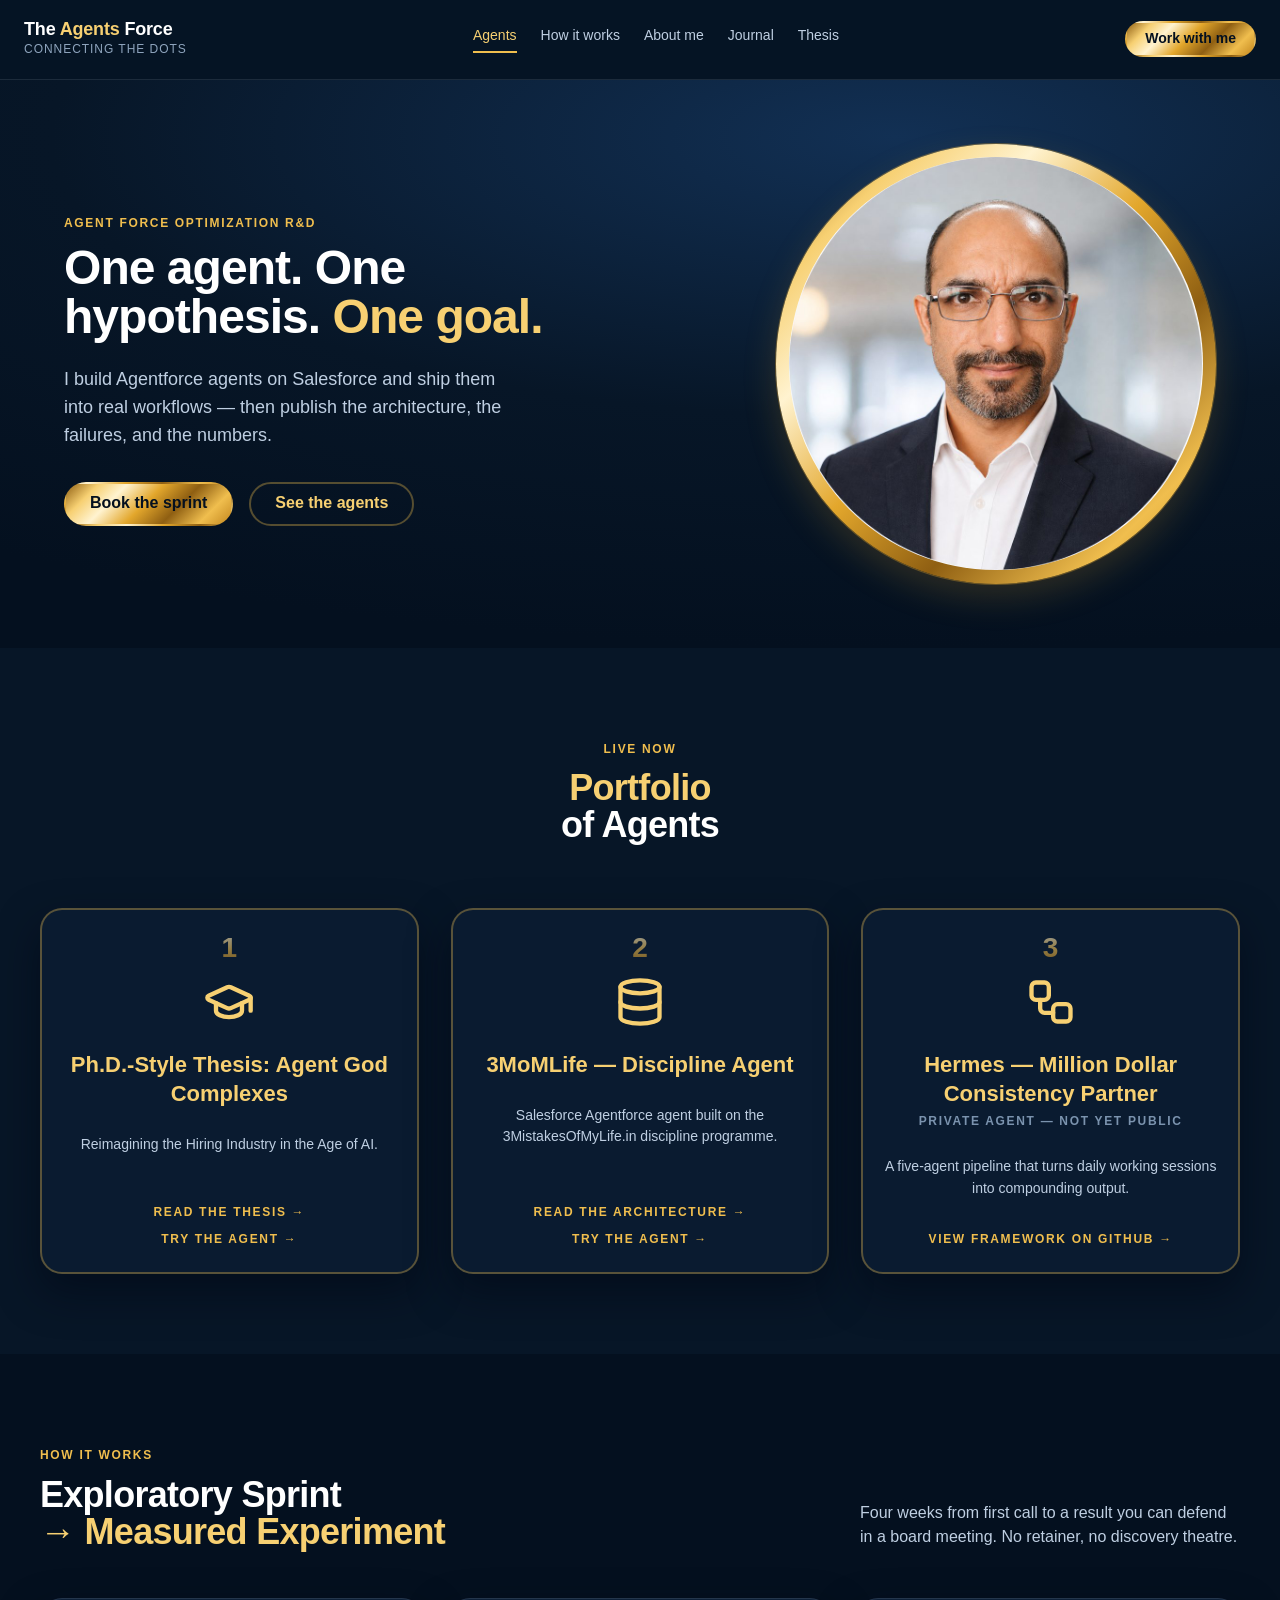
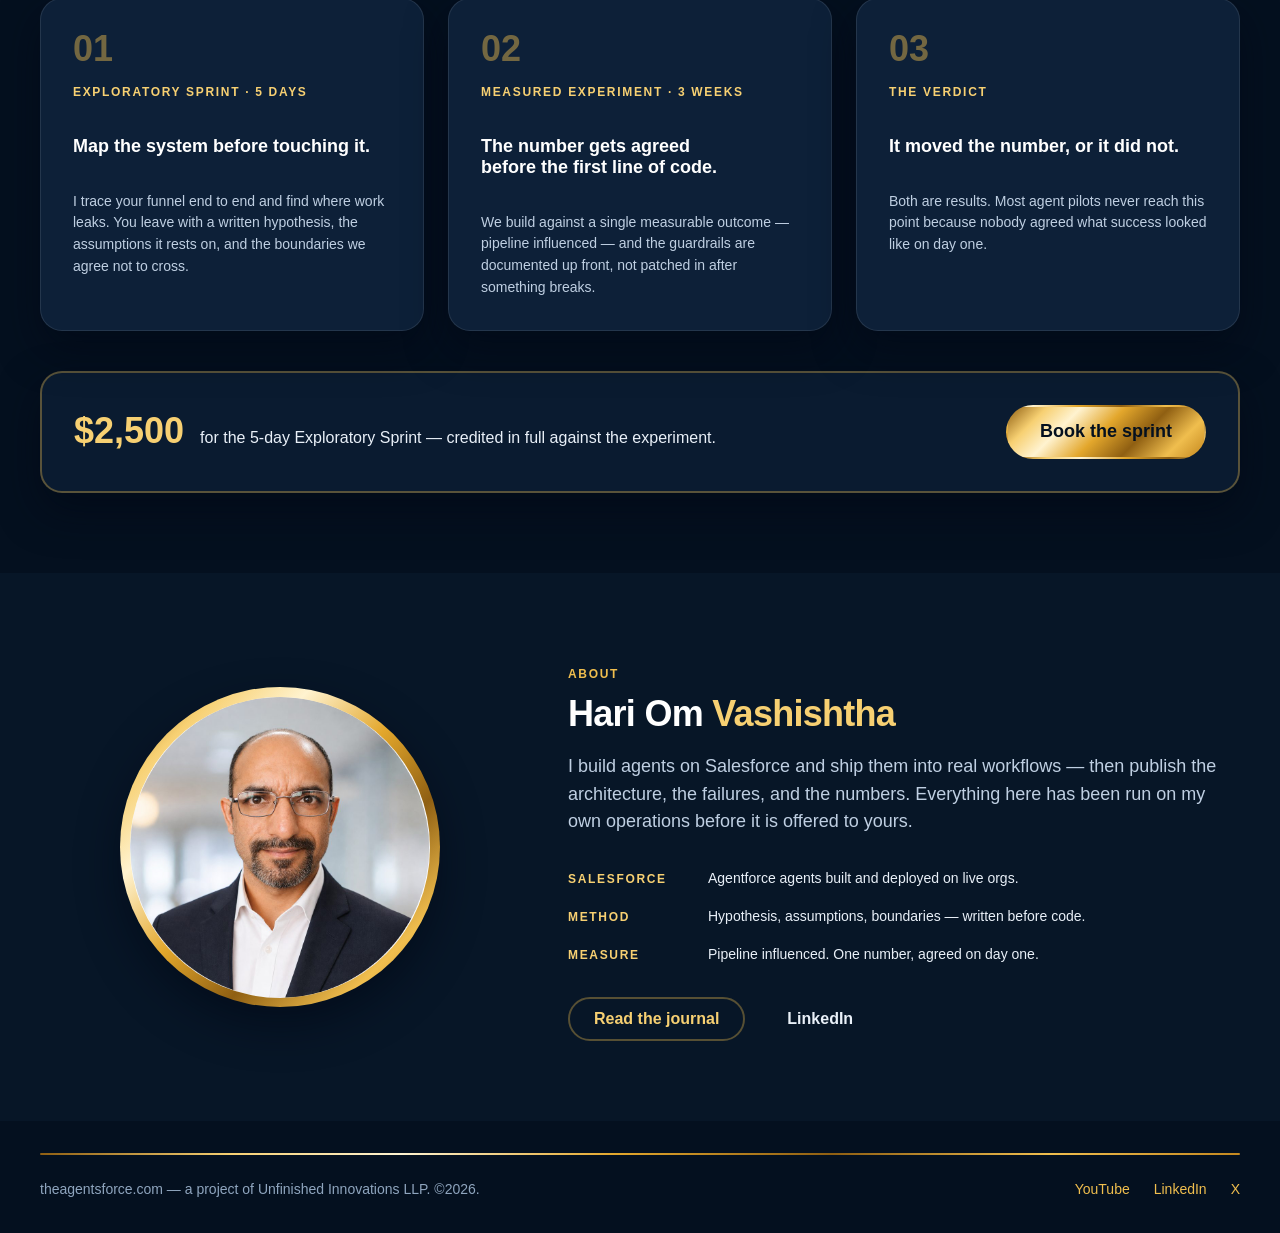
==== index.html @ 48d8b1aa "Version the stylesheet link so the CDN/browser can't serve a stale styles.css against new HTML" ====
<!doctype html>
<html lang="en">
<head>
<meta charset="utf-8">
<meta name="viewport" content="width=device-width, initial-scale=1">
<title>The Agents Force — Salesforce Agentforce agents, built against one measurable outcome</title>
<meta name="description" content="I build Agentforce agents on Salesforce and ship them into real workflows, then publish the architecture, the failures, and the numbers. Five-day Exploratory Sprint, then one measured experiment.">
<link rel="canonical" href="https://theagentsforce.com/">
<meta name="author" content="Hari Om Vashishtha">
<meta name="theme-color" content="#04101f">

<meta property="og:type" content="website">
<meta property="og:site_name" content="The Agents Force">
<meta property="og:title" content="The Agents Force — Salesforce Agentforce agents, built against one measurable outcome">
<meta property="og:description" content="I build Agentforce agents on Salesforce and ship them into real workflows, then publish the architecture, the failures, and the numbers. Five-day Exploratory Sprint, then one measured experiment.">
<meta property="og:url" content="https://theagentsforce.com/">
<meta property="og:image" content="https://theagentsforce.com/assets/og-cover.jpg">
<meta property="og:image:width" content="1200">
<meta property="og:image:height" content="630">
<meta property="og:image:alt" content="The Agents Force — one agent, one hypothesis, one goal.">
<meta name="twitter:card" content="summary_large_image">
<meta name="twitter:title" content="The Agents Force — Salesforce Agentforce agents, built against one measurable outcome">
<meta name="twitter:description" content="I build Agentforce agents on Salesforce and ship them into real workflows, then publish the architecture, the failures, and the numbers. Five-day Exploratory Sprint, then one measured experiment.">
<meta name="twitter:image" content="https://theagentsforce.com/assets/og-cover.jpg">
<meta name="twitter:creator" content="@hov8a">

<link rel="icon" href="assets/favicon.svg" type="image/svg+xml">
<link rel="apple-touch-icon" href="assets/apple-touch-icon.png">
<link rel="preload" href="fonts/poppins-700.woff2" as="font" type="font/woff2" crossorigin>
<link rel="stylesheet" href="styles.css?v=2">
<script type="application/ld+json">
{
  "@context": "https://schema.org",
  "@type": "ProfessionalService",
  "name": "The Agents Force",
  "url": "https://theagentsforce.com/",
  "description": "Salesforce Agentforce agents built against one measurable outcome.",
  "founder": { "@type": "Person", "name": "Hari Om Vashishtha", "sameAs": [
    "https://www.linkedin.com/in/hov8a/", "https://x.com/hov8a" ] },
  "parentOrganization": { "@type": "Organization", "name": "Unfinished Innovations LLP" },
  "areaServed": "Worldwide",
  "knowsAbout": ["Salesforce Agentforce", "AI agent architecture", "CRM data architecture"]
}
</script>
<!-- Google tag (gtag.js) -->
<script async src="https://www.googletagmanager.com/gtag/js?id=G-ZM2HP8YTXB"></script>
<script>
  window.dataLayer = window.dataLayer || [];
  function gtag(){dataLayer.push(arguments);}
  gtag('js', new Date());
  gtag('config', 'G-ZM2HP8YTXB');
</script>
</head>
<body>
<a class="skip-link" href="#main">Skip to content</a>
<header class="site-header">
  <a class="brand" href="index.html">
    <span class="brand-name">The <span class="g">Agents</span> Force</span>
    <span class="brand-tag">Connecting the dots</span>
  </a>
  <nav class="site-nav" aria-label="Primary"><a href="index.html#agents" class="is-active" aria-current="page">Agents</a><a href="index.html#how">How it works</a><a href="index.html#about">About me</a><a href="journal.html">Journal</a><a href="https://docs.google.com/document/d/157b6_cHT56PZEqKb5SWV6kdMRtgs3RzCIivMjhwPP6c/edit?usp=sharing" target="_blank" rel="noopener noreferrer">Thesis</a></nav>
  <a class="btn btn-primary btn-sm" href="https://calendar.app.google/SUfhrngH4TPw91fn6" target="_blank" rel="noopener noreferrer">Work with me</a>
</header>
<main id="main">

<section class="hero">
  <div class="hero-grid">
    <div class="hero-copy">
      <p class="eyebrow">Agent Force Optimization R&amp;D</p>
      <h1>One agent. One hypothesis. <span class="g">One goal.</span></h1>
      <p class="hero-sub">I build Agentforce agents on Salesforce and ship them into real workflows &mdash; then publish the architecture, the failures, and the numbers.</p>
      <div class="hero-actions">
        <a class="btn btn-primary" href="https://calendar.app.google/SUfhrngH4TPw91fn6" target="_blank" rel="noopener noreferrer">Book the sprint</a>
        <a class="btn btn-secondary" href="#agents">See the agents</a>
      </div>
    </div>
    <div class="hero-portrait"><div class="portrait-ring"><img src="assets/portrait-hari.jpg" alt="Hari Om Vashishtha" width="880" height="880" sizes="(max-width: 760px) 220px, 440px" decoding="async" loading="eager" fetchpriority="high"></div></div>
  </div>
</section>

<section id="agents" class="section section-page">
  <div class="wrap">
    <div class="section-heading center" style="margin-bottom: var(--space-16)">
      <p class="eyebrow">Live now</p>
      <h2><span class="g">Portfolio</span><br>of Agents</h2>
    </div>
    <div class="agent-grid"><div class="agent-card"><div class="agent-step" aria-hidden="true">1</div><div class="agent-icon"><svg xmlns="http://www.w3.org/2000/svg" viewBox="0 0 24 24" fill="none" stroke="currentColor" stroke-width="2" stroke-linecap="round" stroke-linejoin="round" aria-hidden="true" focusable="false"><path d="M21.42 10.922a1 1 0 0 0-.019-1.838L12.83 5.18a2 2 0 0 0-1.66 0L2.6 9.08a1 1 0 0 0 0 1.832l8.57 3.908a2 2 0 0 0 1.66 0z"/><path d="M22 10v6"/><path d="M6 12.5V16a6 3 0 0 0 12 0v-3.5"/></svg></div><h3 class="agent-title">Ph.D.-Style Thesis: Agent God Complexes</h3><p class="agent-desc">Reimagining the Hiring Industry in the Age of AI.</p><div class="agent-actions"><a class="agent-action" href="https://docs.google.com/document/d/157b6_cHT56PZEqKb5SWV6kdMRtgs3RzCIivMjhwPP6c/edit?usp=sharing" target="_blank" rel="noopener noreferrer">Read the thesis &rarr;</a><a class="agent-action" href="https://orgfarm-3a666335d9-dev-ed.develop.my.site.com/NothingElseMatterzDotCom/" target="_blank" rel="noopener noreferrer">Try the agent &rarr;</a></div></div><div class="agent-card"><div class="agent-step" aria-hidden="true">2</div><div class="agent-icon"><svg xmlns="http://www.w3.org/2000/svg" viewBox="0 0 24 24" fill="none" stroke="currentColor" stroke-width="2" stroke-linecap="round" stroke-linejoin="round" aria-hidden="true" focusable="false"><ellipse cx="12" cy="5" rx="9" ry="3"/><path d="M3 5V19A9 3 0 0 0 21 19V5"/><path d="M3 12A9 3 0 0 0 21 12"/></svg></div><h3 class="agent-title">3MoMLife &mdash; Discipline Agent</h3><p class="agent-desc">Salesforce Agentforce agent built on the 3MistakesOfMyLife.in discipline programme.</p><div class="agent-actions"><a class="agent-action" href="journal-agent-001.html">Read the architecture &rarr;</a><a class="agent-action" href="https://3mistakesofmylife.in/" target="_blank" rel="noopener noreferrer">Try the agent &rarr;</a></div></div><div class="agent-card"><div class="agent-step" aria-hidden="true">3</div><div class="agent-icon"><svg xmlns="http://www.w3.org/2000/svg" viewBox="0 0 24 24" fill="none" stroke="currentColor" stroke-width="2" stroke-linecap="round" stroke-linejoin="round" aria-hidden="true" focusable="false"><rect width="8" height="8" x="3" y="3" rx="2"/><path d="M7 11v4a2 2 0 0 0 2 2h4"/><rect width="8" height="8" x="13" y="13" rx="2"/></svg></div><h3 class="agent-title">Hermes &mdash; Million Dollar Consistency Partner</h3><p class="agent-badge">Private agent &mdash; not yet public</p><p class="agent-desc">A five-agent pipeline that turns daily working sessions into compounding output.</p><div class="agent-actions"><a class="agent-action" href="https://github.com/hov8aa/Million-Dollar-Consistency-Partner-MDCP" target="_blank" rel="noopener noreferrer">View framework on GitHub &rarr;</a></div></div></div>
  </div>
</section>

<section id="how" class="section section-canvas">
  <div class="wrap">
    <div class="process-head">
      <div style="max-width:620px">
        <p class="eyebrow">How it works</p>
        <h2>Exploratory Sprint<br><span class="g">&rarr; Measured Experiment</span></h2>
      </div>
      <p class="process-lede">Four weeks from first call to a result you can defend in a board meeting. No retainer, no discovery theatre.</p>
    </div>
    <div class="process-grid"><div class="card card-plain card-pad-8 process-card"><div class="process-n" aria-hidden="true">01</div><div class="process-kicker">Exploratory Sprint &middot; 5 days</div><h3 class="process-title">Map the system before touching it.</h3><p class="process-body">I trace your funnel end to end and find where work leaks. You leave with a written hypothesis, the assumptions it rests on, and the boundaries we agree not to cross.</p></div><div class="card card-plain card-pad-8 process-card"><div class="process-n" aria-hidden="true">02</div><div class="process-kicker">Measured Experiment &middot; 3 weeks</div><h3 class="process-title">The number gets agreed before the first line of code.</h3><p class="process-body">We build against a single measurable outcome &mdash; pipeline influenced &mdash; and the guardrails are documented up front, not patched in after something breaks.</p></div><div class="card card-plain card-pad-8 process-card"><div class="process-n" aria-hidden="true">03</div><div class="process-kicker">The verdict</div><h3 class="process-title">It moved the number, or it did not.</h3><p class="process-body">Both are results. Most agent pilots never reach this point because nobody agreed what success looked like on day one.</p></div></div>
    <div style="margin-top: var(--space-10)">
      <div class="card card-gold card-pad-8">
        <div class="offer-row">
          <div class="offer-copy">
            <span class="offer-price">$2,500</span>
            <span>for the 5-day Exploratory Sprint &mdash; credited in full against the experiment.</span>
          </div>
          <a class="btn btn-primary btn-lg" href="https://calendar.app.google/SUfhrngH4TPw91fn6" target="_blank" rel="noopener noreferrer">Book the sprint</a>
        </div>
      </div>
    </div>
  </div>
</section>

<section id="about" class="section section-page">
  <div class="wrap about-grid">
    <div class="about-portrait"><div class="portrait-ring"><img src="assets/portrait-hari.jpg" alt="Hari Om Vashishtha" width="880" height="880" sizes="(max-width: 760px) 260px, 320px" decoding="async" loading="lazy"></div></div>
    <div>
      <p class="eyebrow">About</p>
      <h2>Hari Om <span class="g">Vashishtha</span></h2>
      <p class="about-lede">I build agents on Salesforce and ship them into real workflows &mdash; then publish the architecture, the failures, and the numbers. Everything here has been run on my own operations before it is offered to yours.</p>
      <dl class="about-facts"><div class="about-fact"><dt>Salesforce</dt><dd>Agentforce agents built and deployed on live orgs.</dd></div><div class="about-fact"><dt>Method</dt><dd>Hypothesis, assumptions, boundaries &mdash; written before code.</dd></div><div class="about-fact"><dt>Measure</dt><dd>Pipeline influenced. One number, agreed on day one.</dd></div></dl>
      <div class="about-actions">
        <a class="btn btn-secondary" href="journal.html">Read the journal</a>
        <a class="btn btn-ghost" href="https://www.linkedin.com/in/hov8a/" target="_blank" rel="noopener noreferrer">LinkedIn</a>
      </div>
    </div>
  </div>
</section>

</main>
<footer class="site-footer">
  <div class="wrap">
    <div class="divider-gold"></div>
    <div class="site-footer-row">
      <div class="site-footer-copy">theagentsforce.com &mdash; a project of Unfinished Innovations LLP. &copy;2026.</div>
      <div class="site-footer-links"><a href="https://youtube.com/playlist?list=PLhMmOSOqNYXgdHJ0fJVtwaiwgZ601X5uQ&amp;si=Ixzyp-0OKh1JJ1HI" target="_blank" rel="noopener noreferrer">YouTube</a><a href="https://www.linkedin.com/in/hov8a/" target="_blank" rel="noopener noreferrer">LinkedIn</a><a href="https://x.com/hov8a" target="_blank" rel="noopener noreferrer">X</a></div>
    </div>
  </div>
</footer>
</body>
</html>
---- styles.css ----
/* ==========================================================================
   The Agents Force — single stylesheet
   Tokens preserved from the original design system (tokens/*.css).
   Fonts are self-hosted: no third-party requests anywhere on this site.
   ========================================================================== */

/* ---------- Fonts (self-hosted, latin subset, ~7 KB each) ---------- */
@font-face { font-family: "Poppins"; font-style: normal; font-weight: 400; font-display: swap; src: url("./fonts/poppins-400.woff2") format("woff2"); }
@font-face { font-family: "Poppins"; font-style: normal; font-weight: 500; font-display: swap; src: url("./fonts/poppins-500.woff2") format("woff2"); }
@font-face { font-family: "Poppins"; font-style: normal; font-weight: 600; font-display: swap; src: url("./fonts/poppins-600.woff2") format("woff2"); }
@font-face { font-family: "Poppins"; font-style: normal; font-weight: 700; font-display: swap; src: url("./fonts/poppins-700.woff2") format("woff2"); }

:root {
  /* ---- Base: Midnight navy ---- */
  --navy-950: #04101f; --navy-900: #071627; --navy-850: #0a1b30; --navy-800: #0d2038;
  --navy-700: #123054; --navy-600: #1b4370; --navy-500: #27578c;

  /* ---- Base: Trophy gold ---- */
  --gold-100: #fff3d0; --gold-200: #fbe3a2; --gold-300: #f7d072; --gold-400: #f0be4e;
  --gold-500: #e3a72c; --gold-600: #c4881f; --gold-700: #8f5f12;

  /* ---- Base: Neutrals ---- */
  --white: #ffffff; --ink-100: #e9f0f8; --ink-200: #bfcfe2; --ink-300: #8fa5be;
  --ink-400: #7b93ae; --ink-500: #3d5372;

  /* ---- Base: Status ---- */
  --green-500: #3fbf87; --red-500: #e2564a; --blue-500: #4c9be8;

  /* ---- Semantic: surfaces ---- */
  --surface-canvas: var(--navy-950);
  --surface-page: var(--navy-900);
  --surface-card: var(--navy-850);
  --surface-raised: var(--navy-800);
  --surface-inset: rgba(4, 16, 31, 0.55);
  --surface-gold-tint: rgba(227, 167, 44, 0.12);
  --surface-scrim: rgba(4, 16, 31, 0.72);

  /* ---- Semantic: text ---- */
  --text-heading: var(--white);
  --text-accent: var(--gold-300);
  --text-body: var(--ink-100);
  --text-muted: var(--ink-200);
  --text-subtle: var(--ink-300);
  --text-disabled: var(--ink-400);   /* raised from #5f7590 to clear WCAG AA */
  --text-on-gold: var(--navy-950);

  /* ---- Semantic: borders ---- */
  --border-gold: var(--gold-500);
  --border-gold-soft: rgba(240, 190, 78, 0.34);
  --border-hairline: rgba(233, 240, 248, 0.1);
  --border-navy: var(--navy-700);

  /* ---- Semantic: interactive ---- */
  --accent: var(--gold-400); --accent-hover: var(--gold-300); --accent-press: var(--gold-600);
  --focus-ring: var(--gold-200);

  /* ---- Semantic: status ---- */
  --status-success: var(--green-500); --status-danger: var(--red-500);
  --status-info: var(--blue-500); --status-warning: var(--gold-400);

  /* ---- Signature gradients ---- */
  --gradient-gold: linear-gradient(135deg,#8f5f12 0%,#f7d072 16%,#fff3d0 30%,#e3a72c 48%,#8f5f12 66%,#f0be4e 84%,#c4881f 100%);
  --gradient-gold-text: linear-gradient(180deg,#fff3d0 0%,#f0be4e 55%,#c4881f 100%);
  --gradient-navy-depth: radial-gradient(120% 90% at 70% 10%,#123054 0%,#071627 55%,#04101f 100%);
  --gradient-card-sheen: linear-gradient(160deg,rgba(240,190,78,0.08) 0%,rgba(240,190,78,0) 45%);
  --gradient-photo-scrim: linear-gradient(90deg,rgba(4,16,31,0) 0%,rgba(4,16,31,0.85) 70%,#04101f 100%);

  /* ---- Typography ---- */
  --font-display: "Poppins", "Century Gothic", "Trebuchet MS", sans-serif;
  --font-body: "Poppins", "Helvetica Neue", Arial, sans-serif;
  --font-mono: "SFMono-Regular", "JetBrains Mono", Menlo, Consolas, monospace;

  --fs-display-1: 5.5rem; --fs-display-2: 4rem; --fs-h1: 3rem; --fs-h2: 2.25rem;
  --fs-h3: 1.75rem; --fs-h4: 1.375rem; --fs-body-lg: 1.125rem; --fs-body: 1rem;
  --fs-body-sm: 0.875rem; --fs-caption: 0.75rem; --fs-micro: 0.6875rem;

  --fw-regular: 400; --fw-medium: 500; --fw-semibold: 600; --fw-bold: 700;
  --lh-display: 1.02; --lh-heading: 1.16; --lh-snug: 1.32; --lh-body: 1.55; --lh-loose: 1.7;
  --ls-display: -0.02em; --ls-heading: -0.01em; --ls-body: 0; --ls-caps: 0.14em;

  /* ---- Spacing ---- */
  --space-0: 0; --space-05: 2px; --space-1: 4px; --space-2: 8px; --space-3: 12px;
  --space-4: 16px; --space-5: 20px; --space-6: 24px; --space-8: 32px; --space-10: 40px;
  --space-12: 48px; --space-16: 64px; --space-20: 80px; --space-24: 96px; --space-32: 128px;

  --radius-xs: 6px; --radius-sm: 10px; --radius-md: 14px; --radius-lg: 22px;
  --radius-xl: 32px; --radius-pill: 999px;

  --control-h-sm: 36px; --control-h-md: 44px; --control-h-lg: 54px;
  --container-max: 1200px; --gutter: var(--space-6);

  /* ---- Effects ---- */
  --border-w-hairline: 1px; --border-w-gold: 2px; --border-w-frame: 14px;
  --shadow-card: 0 18px 40px rgba(2,8,20,0.55);
  --shadow-raised: 0 24px 64px rgba(2,8,20,0.7);
  --shadow-gold-glow: 0 0 0 1px rgba(227,167,44,0.35), 0 14px 34px rgba(227,167,44,0.18);
  --shadow-gold-press: inset 0 2px 6px rgba(4,16,31,0.35);
  --shadow-text-deep: 0 2px 12px rgba(4,16,31,0.85);
  --blur-panel: 18px; --blur-scrim: 6px;
  --dur-fast: 140ms; --dur-md: 220ms; --dur-slow: 420ms;
  --ease-out: cubic-bezier(0.2,0.7,0.3,1); --ease-inout: cubic-bezier(0.6,0,0.3,1);
  --focus-ring-width: 2px; --focus-ring-offset: 2px;
}

/* ---------- Base ---------- */
*, *::before, *::after { box-sizing: border-box; }
html { -webkit-text-size-adjust: 100%; scroll-behavior: smooth; }
body {
  margin: 0; background: var(--surface-canvas); color: var(--text-body);
  font-family: var(--font-body); font-size: var(--fs-body); line-height: var(--lh-body);
  -webkit-font-smoothing: antialiased; -moz-osx-font-smoothing: grayscale;
  overflow-x: hidden;
}
img { max-width: 100%; height: auto; }
a { color: var(--gold-300); }
a:hover { color: var(--gold-200); }

/* Visible keyboard focus everywhere — the --focus-ring token was previously unused. */
:focus-visible {
  outline: var(--focus-ring-width) solid var(--focus-ring);
  outline-offset: var(--focus-ring-offset);
  border-radius: var(--radius-xs);
}
@media (prefers-reduced-motion: reduce) {
  html { scroll-behavior: auto; }
  *, *::before, *::after { animation-duration: 0.01ms !important; transition-duration: 0.01ms !important; }
}
.skip-link {
  position: absolute; left: -9999px; top: var(--space-2);
  background: var(--gold-300); color: var(--navy-950); padding: var(--space-3) var(--space-5);
  border-radius: var(--radius-pill); font-weight: var(--fw-semibold); z-index: 50;
  text-decoration: none;
}
.skip-link:focus { left: var(--space-4); }
.wrap { max-width: var(--container-max); margin: 0 auto; }
.eyebrow {
  font-size: var(--fs-caption); font-weight: var(--fw-semibold); letter-spacing: var(--ls-caps);
  text-transform: uppercase; color: var(--gold-400); margin-bottom: var(--space-3);
}

/* ---------- Button ---------- */
.btn {
  display: inline-flex; align-items: center; justify-content: center; gap: var(--space-2);
  font-family: var(--font-body); font-weight: var(--fw-semibold); letter-spacing: var(--ls-body);
  border-radius: var(--radius-pill); border: var(--border-w-gold) solid transparent;
  cursor: pointer; white-space: nowrap; text-decoration: none;
  height: var(--control-h-md); padding: 0 24px; font-size: var(--fs-body);
  transition: transform var(--dur-fast) var(--ease-out), box-shadow var(--dur-md) var(--ease-out),
              background var(--dur-md) var(--ease-out), color var(--dur-md) var(--ease-out),
              border-color var(--dur-md) var(--ease-out);
}
.btn:active { transform: scale(0.975); }
.btn-sm { height: var(--control-h-sm); padding: 0 18px; font-size: var(--fs-body-sm); }
.btn-lg { height: var(--control-h-lg); padding: 0 32px; font-size: var(--fs-body-lg); }
.btn-primary { background: var(--gradient-gold); color: var(--text-on-gold); }
.btn-primary:hover { box-shadow: var(--shadow-gold-glow); color: var(--text-on-gold); }
.btn-secondary { background: transparent; color: var(--gold-300); border-color: var(--border-gold-soft); }
.btn-secondary:hover { background: var(--surface-gold-tint); border-color: var(--gold-400); color: var(--gold-300); }
.btn-ghost { background: transparent; color: var(--text-body); }
.btn-ghost:hover { background: rgba(233,240,248,0.06); color: var(--text-body); }

/* ---------- Divider ---------- */
.divider { height: 1px; background: var(--border-hairline); border-radius: 999px; }
.divider-gold { height: 2px; background: var(--gradient-gold); border-radius: 999px; }

/* ---------- Card ---------- */
.card { border-radius: var(--radius-lg); padding: var(--space-6); box-shadow: var(--shadow-card); }
.card-gold { background: var(--surface-card); border: var(--border-w-gold) solid var(--border-gold-soft); }
.card-plain { background: var(--surface-raised); border: var(--border-w-hairline) solid var(--border-hairline); }
.card-inset { background: var(--surface-inset); border: var(--border-w-hairline) solid var(--border-hairline); }
.card-pad-8 { padding: var(--space-8); }
.card-interactive {
  transition: transform var(--dur-md) var(--ease-out), box-shadow var(--dur-md) var(--ease-out),
              border-color var(--dur-md) var(--ease-out);
}
.card-interactive:hover { transform: translateY(-3px); box-shadow: var(--shadow-gold-glow); border-color: var(--gold-400); }

/* ---------- Header ---------- */
.site-header {
  position: sticky; top: 0; z-index: 20;
  display: flex; align-items: center; justify-content: space-between;
  gap: var(--space-5); flex-wrap: wrap; row-gap: var(--space-3);
  padding: var(--space-5) var(--space-6);
  background: rgba(7,22,39,0.82);
  -webkit-backdrop-filter: blur(var(--blur-panel)); backdrop-filter: blur(var(--blur-panel));
  border-bottom: 1px solid var(--border-hairline);
}
.brand { text-decoration: none; display: grid; gap: 2px; }
.brand-name {
  font-family: var(--font-display); font-weight: var(--fw-bold);
  font-size: var(--fs-body-lg); letter-spacing: var(--ls-heading); line-height: 1; color: var(--white);
}
.brand-name .g { color: var(--gold-300); }
.brand-tag {
  font-size: var(--fs-caption); letter-spacing: 0.08em; text-transform: uppercase;
  color: var(--text-subtle); font-weight: var(--fw-medium);
}
.site-nav { display: flex; flex-wrap: wrap; gap: var(--space-6); }
.site-nav a {
  text-decoration: none; font-size: var(--fs-body-sm); font-weight: var(--fw-medium);
  color: var(--text-muted); border-bottom: 2px solid transparent; padding-bottom: 4px;
  transition: color var(--dur-md) var(--ease-out), border-color var(--dur-md) var(--ease-out);
}
.site-nav a:hover { color: var(--gold-200); }
.site-nav a[aria-current="page"], .site-nav a.is-active { color: var(--gold-300); border-bottom-color: var(--gold-400); }

/* ---------- Hero ---------- */
.hero { position: relative; overflow: hidden; background: var(--gradient-navy-depth); }
.hero-grid {
  position: relative; display: grid; max-width: var(--container-max); margin: 0 auto;
  grid-template-columns: minmax(320px, 1.15fr) minmax(0, 0.85fr);
  align-items: center; gap: var(--space-10); padding: var(--space-16) var(--space-6);
}
.hero-copy { position: relative; z-index: 2; min-width: 0; }
.hero h1 {
  margin: 0; font-family: var(--font-display); font-size: var(--fs-h1); font-weight: var(--fw-bold);
  line-height: var(--lh-display); letter-spacing: var(--ls-display); text-wrap: balance;
  color: var(--white);
}
.hero h1 .g { color: var(--gold-300); }
.hero-sub {
  margin-top: var(--space-6); font-size: var(--fs-body-lg); line-height: var(--lh-body);
  color: var(--text-muted); text-wrap: pretty; max-width: 46ch;
}
.hero-actions { display: flex; flex-wrap: wrap; gap: var(--space-4); margin-top: var(--space-8); }
.hero-portrait { display: flex; justify-content: flex-end; min-width: 0; }
.portrait-ring {
  position: relative; width: 100%; max-width: 440px; aspect-ratio: 1;
  border-radius: 50%; background: var(--gradient-gold); box-shadow: var(--shadow-gold-glow);
}
.portrait-ring img {
  position: absolute; inset: 3%; width: 94%; height: 94%;
  object-fit: cover; border-radius: 50%;
}

/* ---------- Section heading ---------- */
.section-heading { font-family: var(--font-display); }
.section-heading h2 {
  margin: 0; font-size: var(--fs-h2); font-weight: var(--fw-bold);
  line-height: var(--lh-display); letter-spacing: var(--ls-display); color: var(--white);
}
.section-heading h2 .g { color: var(--gold-300); }
.section-heading.center { text-align: center; }

/* ---------- Agents ---------- */
.section { padding: var(--space-20) var(--space-6); }
.section-page { background: var(--surface-page); }
.section-canvas { background: var(--surface-canvas); }
[id] { scroll-margin-top: 88px; }
.agent-grid { display: grid; grid-template-columns: repeat(3, 1fr); gap: var(--space-8); align-items: stretch; }
.agent-card {
  display: flex; flex-direction: column; text-align: center; height: 100%;
  background: var(--surface-card); border-radius: var(--radius-lg);
  border: var(--border-w-gold) solid var(--border-gold-soft);
  padding: var(--space-6) var(--space-5); box-shadow: var(--shadow-card);
  transition: transform var(--dur-md) var(--ease-out), box-shadow var(--dur-md) var(--ease-out),
              border-color var(--dur-md) var(--ease-out);
}
.agent-card:hover { transform: translateY(-4px); border-color: var(--gold-400); box-shadow: var(--shadow-gold-glow); }
.agent-step {
  font-family: var(--font-display); font-weight: var(--fw-bold); font-size: var(--fs-h3); line-height: 1;
  background: var(--gradient-gold-text); -webkit-background-clip: text; background-clip: text;
  color: transparent; opacity: 0.6; margin-bottom: var(--space-2);
}
.agent-icon { height: 64px; display: flex; align-items: center; justify-content: center; color: var(--gold-300); }
.agent-icon svg { width: 52px; height: 52px; }
.agent-title {
  font-family: var(--font-display); font-weight: var(--fw-bold); font-size: var(--fs-h4);
  color: var(--gold-300); line-height: var(--lh-snug); margin: var(--space-4) 0 var(--space-3);
}
.agent-badge {
  font-size: var(--fs-caption); font-weight: var(--fw-semibold); letter-spacing: var(--ls-caps);
  text-transform: uppercase; color: var(--text-disabled); margin: calc(-1 * var(--space-2)) 0 var(--space-3);
}
.agent-desc { font-size: var(--fs-body-sm); color: var(--text-muted); line-height: var(--lh-body); }
.agent-actions {
  margin-top: auto; padding-top: var(--space-4);
  display: flex; flex-direction: column; gap: var(--space-2);
}
.agent-action {
  font-size: var(--fs-caption); font-weight: var(--fw-semibold); letter-spacing: var(--ls-caps);
  text-transform: uppercase; color: var(--gold-400); text-decoration: none;
  transition: color var(--dur-md) var(--ease-out);
}
.agent-action:hover { color: var(--gold-300); text-decoration: underline; }

/* ---------- Process ---------- */
.process-head {
  display: flex; align-items: flex-end; justify-content: space-between; flex-wrap: wrap;
  gap: var(--space-10); margin-bottom: var(--space-12);
}
.process-head h2 {
  margin: 0; font-family: var(--font-display); font-size: var(--fs-h2); font-weight: var(--fw-bold);
  line-height: var(--lh-display); letter-spacing: var(--ls-display); color: var(--white);
}
.process-head h2 .g { color: var(--gold-300); }
.process-lede { margin: 0; max-width: 380px; font-size: var(--fs-body); line-height: var(--lh-body); color: var(--text-muted); }
.process-grid { display: grid; grid-template-columns: repeat(3, 1fr); gap: var(--space-6); align-items: stretch; }
.process-card { display: flex; flex-direction: column; gap: var(--space-4); }
.process-n {
  font-family: var(--font-display); font-size: var(--fs-h2); font-weight: var(--fw-bold);
  line-height: 1; color: var(--gold-400); opacity: 0.45;
}
.process-kicker {
  font-size: var(--fs-caption); font-weight: var(--fw-semibold); letter-spacing: var(--ls-caps);
  text-transform: uppercase; color: var(--gold-300);
}
.process-title {
  font-family: var(--font-display); font-size: var(--fs-body-lg); font-weight: var(--fw-bold);
  line-height: var(--lh-heading); color: var(--white); text-wrap: balance;
}
.process-body { margin: 0; font-size: var(--fs-body-sm); line-height: var(--lh-body); color: var(--text-muted); }
.offer-row { display: flex; align-items: center; justify-content: space-between; gap: var(--space-10); flex-wrap: wrap; }
.offer-price {
  font-family: var(--font-display); font-size: var(--fs-h2); font-weight: var(--fw-bold);
  line-height: 1; color: var(--gold-300);
}
.offer-copy { display: flex; align-items: baseline; gap: var(--space-4); flex-wrap: wrap; }

/* ---------- About ---------- */
.about-grid {
  display: grid; grid-template-columns: minmax(0, 1fr) minmax(0, 1.4fr);
  gap: var(--space-12); align-items: center;
}
.about-portrait { display: flex; justify-content: center; min-width: 0; }
.about-portrait .portrait-ring { max-width: 320px; box-shadow: var(--shadow-card); }
.about-grid h2 {
  margin: 0; font-family: var(--font-display); font-size: var(--fs-h2); font-weight: var(--fw-bold);
  line-height: var(--lh-display); letter-spacing: var(--ls-display); color: var(--white);
}
.about-grid h2 .g { color: var(--gold-300); }
.about-lede { margin-top: var(--space-5); font-size: var(--fs-body-lg); line-height: var(--lh-body); color: var(--text-muted); text-wrap: pretty; }
.about-facts { display: grid; gap: var(--space-4); margin-top: var(--space-8); }
.about-fact { display: grid; grid-template-columns: 120px minmax(0, 1fr); gap: var(--space-5); align-items: baseline; }
.about-fact dt {
  font-size: var(--fs-caption); font-weight: var(--fw-semibold); letter-spacing: var(--ls-caps);
  text-transform: uppercase; color: var(--gold-300); margin: 0;
}
.about-fact dd { margin: 0; font-size: var(--fs-body-sm); line-height: var(--lh-body); color: var(--text-body); }
.about-actions { display: flex; flex-wrap: wrap; gap: var(--space-4); margin-top: var(--space-8); }

/* ---------- Journal ---------- */
.journal-intro { max-width: 680px; margin-bottom: var(--space-16); }
.journal-intro h1 {
  margin: 0; font-family: var(--font-display); font-size: var(--fs-h1); font-weight: var(--fw-bold);
  line-height: var(--lh-display); letter-spacing: var(--ls-display); color: var(--white);
}
.journal-intro h1 .g { color: var(--gold-300); }
.journal-intro p { margin-top: var(--space-5); font-size: var(--fs-body-lg); line-height: var(--lh-body); color: var(--text-muted); text-wrap: pretty; }
.journal-list { display: grid; gap: var(--space-6); }
.journal-card { display: block; text-decoration: none; color: inherit; }
.journal-card-grid { display: grid; grid-template-columns: minmax(0, 1fr) auto; gap: var(--space-10); align-items: center; }
.journal-meta {
  display: flex; flex-wrap: wrap; gap: var(--space-4); font-size: var(--fs-caption);
  letter-spacing: var(--ls-caps); text-transform: uppercase; color: var(--gold-400); font-weight: var(--fw-semibold);
}
.journal-meta .dim { color: var(--text-subtle); }
.journal-title {
  margin-top: var(--space-3); font-family: var(--font-display); font-size: var(--fs-h3);
  font-weight: var(--fw-bold); line-height: var(--lh-snug); color: var(--white); text-wrap: balance;
}
.journal-excerpt { margin: var(--space-3) 0 0; font-size: var(--fs-body-sm); line-height: var(--lh-body); color: var(--text-muted); }
.journal-arrow { font-size: var(--fs-h3); color: var(--gold-300); line-height: 1; }

/* ---------- Article ---------- */
.article { background: var(--surface-page); padding: var(--space-12) var(--space-6) var(--space-20); }
.article-wrap { max-width: 760px; margin: 0 auto; }
.article-back { text-decoration: none; font-size: var(--fs-body-sm); font-weight: var(--fw-medium); }
.article-meta {
  margin-top: var(--space-8); display: flex; flex-wrap: wrap; gap: var(--space-4);
  font-size: var(--fs-caption); letter-spacing: var(--ls-caps); text-transform: uppercase;
  font-weight: var(--fw-semibold); color: var(--gold-400);
}
.article-meta .dim { color: var(--text-subtle); }
.article h1 {
  margin: var(--space-4) 0 0; font-family: var(--font-display); font-size: var(--fs-h1);
  font-weight: var(--fw-bold); line-height: var(--lh-display); letter-spacing: var(--ls-display);
  color: var(--white); text-wrap: balance;
}
.article h1 .g { color: var(--gold-300); }
.article h2 {
  margin: var(--space-12) 0 var(--space-4); font-family: var(--font-display);
  font-size: var(--fs-h3); font-weight: var(--fw-bold); line-height: var(--lh-snug); color: var(--gold-300);
}
.article h3 {
  margin: var(--space-12) 0 var(--space-4); font-family: var(--font-display);
  font-size: var(--fs-body-lg); font-weight: var(--fw-bold); line-height: var(--lh-snug); color: var(--white);
}
.article p { margin: 0 0 var(--space-5); font-size: var(--fs-body-lg); line-height: 1.75; color: var(--text-body); text-wrap: pretty; }
.article strong { color: var(--white); }
.article ul { margin: 0 0 var(--space-6); padding: 0; list-style: none; display: grid; gap: var(--space-2); }
.article li {
  display: grid; grid-template-columns: 10px minmax(0, 1fr); gap: var(--space-4);
  font-size: var(--fs-body); line-height: var(--lh-body); color: var(--text-muted);
}
.article li::before { content: "\2022"; color: var(--gold-400); }
.article blockquote {
  margin: var(--space-10) 0; padding: var(--space-8);
  background: var(--surface-gold-tint); border-left: 3px solid var(--gold-400);
  border-radius: var(--radius-md); font-family: var(--font-display); font-size: var(--fs-h4);
  font-weight: var(--fw-semibold); line-height: var(--lh-snug); color: var(--white); text-wrap: pretty;
}
.article figure { margin: var(--space-10) 0; }
.article figure > div {
  padding: var(--space-4); background: var(--surface-raised);
  border: var(--border-w-hairline) solid var(--border-hairline);
  border-radius: var(--radius-lg); box-shadow: var(--shadow-card);
}
.article figure img { display: block; width: 100%; height: auto; border-radius: var(--radius-md); }
.article figcaption { margin-top: var(--space-3); font-size: var(--fs-caption); line-height: var(--lh-body); color: var(--text-subtle); }
.article-links { display: flex; flex-wrap: wrap; gap: var(--space-6); font-size: var(--fs-body-sm); font-weight: var(--fw-medium); }

/* ---------- Blueprint (the Agent #001 architecture figure) ----------
   Built as markup rather than an image: real text for search and screen
   readers, on-palette in every theme, reflows on a phone, and weighs nothing. */
.blueprint {
  margin: var(--space-10) 0;
  background: var(--surface-raised);
  border: var(--border-w-hairline) solid var(--border-hairline);
  border-radius: var(--radius-lg);
  padding: var(--space-8);
  box-shadow: var(--shadow-card);
}
/* The blueprint sets its own type — .article p must not reach inside it. */
.article .blueprint p { margin: 0; font-size: inherit; line-height: inherit; color: inherit; }
.blueprint { font-size: var(--fs-body); line-height: var(--lh-body); }

.blueprint p.bp-title {
  font-family: var(--font-display); font-size: var(--fs-h4); font-weight: var(--fw-bold);
  line-height: var(--lh-snug); color: var(--white); margin: 0 0 var(--space-2);
}
.blueprint p.bp-title .g { color: var(--gold-300); }
.blueprint p.bp-lede { margin: 0 0 var(--space-8); font-size: var(--fs-body-sm); color: var(--text-subtle); }
.bp-section + .bp-section { margin-top: var(--space-8); }
.blueprint p.bp-label { font-size: var(--fs-caption); font-weight: var(--fw-semibold); letter-spacing: var(--ls-caps); text-transform: uppercase; color: var(--gold-400); margin: 0 0 var(--space-5); }

/* Flow: numbered steps joined by a gold spine */
.bp-flow { display: grid; gap: 0; margin: 0; }
.bp-step { display: grid; grid-template-columns: 34px minmax(0, 1fr); gap: var(--space-5); }
.bp-marker { display: grid; justify-items: center; }
.bp-num {
  width: 34px; height: 34px; flex: none; border-radius: 50%;
  background: var(--surface-gold-tint); border: 1px solid var(--border-gold-soft);
  color: var(--gold-300); display: grid; place-items: center;
  font-family: var(--font-display); font-size: var(--fs-body-sm); font-weight: var(--fw-bold);
}
.bp-line { width: 2px; flex: 1; min-height: var(--space-5); background: var(--border-gold-soft); }
.bp-step:last-child .bp-line { display: none; }
.bp-body { padding-bottom: var(--space-6); }
.bp-step:last-child .bp-body { padding-bottom: 0; }
.blueprint p.bp-name { font-family: var(--font-display); font-size: var(--fs-body); font-weight: var(--fw-bold); color: var(--white); line-height: var(--lh-snug); margin: var(--space-1) 0 0; }
.blueprint p.bp-desc { margin: var(--space-2) 0 0; font-size: var(--fs-body-sm); line-height: var(--lh-body); color: var(--text-muted); }

/* Three stacked layers */
.bp-layers { display: grid; gap: var(--space-3); }
.bp-layer {
  border-left: 3px solid var(--gold-400);
  background: var(--surface-inset);
  border-radius: 0 var(--radius-sm) var(--radius-sm) 0;
  padding: var(--space-4) var(--space-5);
}
.bp-layer:nth-child(2) { border-left-color: var(--gold-500); }
.bp-layer:nth-child(3) { border-left-color: var(--gold-600); }
.blueprint .bp-layer p.bp-name { margin: 0; }

/* Phase table — stacks into cards below 640px */
.bp-table { width: 100%; border-collapse: collapse; font-size: var(--fs-body-sm); }
.bp-table th, .bp-table td {
  text-align: left; padding: var(--space-4);
  border-bottom: 1px solid var(--border-hairline); vertical-align: top;
  line-height: var(--lh-body);
}
.bp-table thead th {
  font-size: var(--fs-caption); letter-spacing: var(--ls-caps); text-transform: uppercase;
  color: var(--gold-400); font-weight: var(--fw-semibold);
  border-bottom: 1px solid var(--border-gold-soft);
}
.bp-table tbody th { color: var(--gold-300); font-weight: var(--fw-semibold); white-space: nowrap; }
.bp-table td { color: var(--text-muted); }
.bp-table tr:last-child th, .bp-table tr:last-child td { border-bottom: 0; }

@media (max-width: 640px) {
  .blueprint { padding: var(--space-5); }
  .bp-table, .bp-table tbody, .bp-table tr, .bp-table th, .bp-table td { display: block; width: 100%; }
  .bp-table thead { position: absolute; width: 1px; height: 1px; overflow: hidden; clip: rect(0 0 0 0); white-space: nowrap; }
  .bp-table tr {
    border: 1px solid var(--border-hairline); border-radius: var(--radius-md);
    padding: var(--space-4); margin-bottom: var(--space-3);
  }
  .bp-table th, .bp-table td { border-bottom: 0; padding: var(--space-1) 0; white-space: normal; }
  .bp-table td::before {
    content: attr(data-label); display: block;
    font-size: var(--fs-micro); letter-spacing: var(--ls-caps); text-transform: uppercase;
    color: var(--gold-400); font-weight: var(--fw-semibold); margin-top: var(--space-3);
  }
}

/* ---------- Footer ---------- */
.site-footer { background: var(--surface-canvas); padding: var(--space-8) var(--space-6); }
.site-footer-row {
  display: flex; justify-content: space-between; align-items: center; flex-wrap: wrap;
  row-gap: var(--space-3); margin-top: var(--space-6);
}
.site-footer-copy { font-size: var(--fs-body-sm); color: var(--text-subtle); }
.site-footer-links { display: flex; gap: var(--space-6); }
.site-footer-links a { text-decoration: none; color: var(--gold-400); font-size: var(--fs-body-sm); font-weight: var(--fw-medium); }

/* ---------- 404 ---------- */
.notfound { min-height: 60vh; display: grid; place-items: center; text-align: center; padding: var(--space-20) var(--space-6); }
.notfound h1 { font-family: var(--font-display); font-size: var(--fs-h1); font-weight: var(--fw-bold); color: var(--white); margin: 0 0 var(--space-4); }

/* ==========================================================================
   Responsive — was previously duplicated inline in every HTML file
   ========================================================================== */
@media (max-width: 900px) {
  .agent-grid, .process-grid { grid-template-columns: repeat(2, 1fr); }
  :root { --fs-h1: 2.5rem; --fs-h2: 2rem; }
}
@media (max-width: 760px) {
  /* Compact sticky header: brand + CTA on one row, nav beneath.
     The original wrapped into three rows and ate 215px of an iPhone screen. */
  .site-header { padding: var(--space-3) var(--space-4); row-gap: var(--space-2); }
  .brand-tag { display: none; }
  .site-nav { order: 3; width: 100%; justify-content: center; gap: var(--space-4); }
  .site-nav a { font-size: var(--fs-caption); letter-spacing: 0.01em; }

  /* Headline first, face second — the copy is what has to land in 3 seconds. */
  .hero-grid { grid-template-columns: 1fr; padding: var(--space-10) var(--space-6) var(--space-12); gap: var(--space-8); }
  .hero-portrait { justify-content: center; }
  .hero-portrait .portrait-ring { max-width: 190px; }
  .about-grid { grid-template-columns: 1fr; text-align: center; gap: var(--space-8); }
  .about-facts { text-align: left; }
  .about-actions, .process-head { justify-content: center; }
  .journal-card-grid { grid-template-columns: 1fr; gap: var(--space-4); }
  .journal-arrow { display: none; }
  .section { padding: var(--space-16) var(--space-5); }
  .article { padding: var(--space-8) var(--space-5) var(--space-16); }
  .site-footer-row { justify-content: center; text-align: center; }
}
@media (max-width: 600px) {
  :root { --fs-h1: 2.125rem; --fs-h2: 1.75rem; --fs-h3: 1.5rem; --fs-body-lg: 1.0625rem; }
  .agent-grid, .process-grid { grid-template-columns: 1fr; }
  .about-fact { grid-template-columns: 1fr; gap: var(--space-1); }
  .hero-actions .btn, .about-actions .btn { flex: 1 1 auto; padding: 0 16px; }
  .article blockquote { padding: var(--space-5); }
}
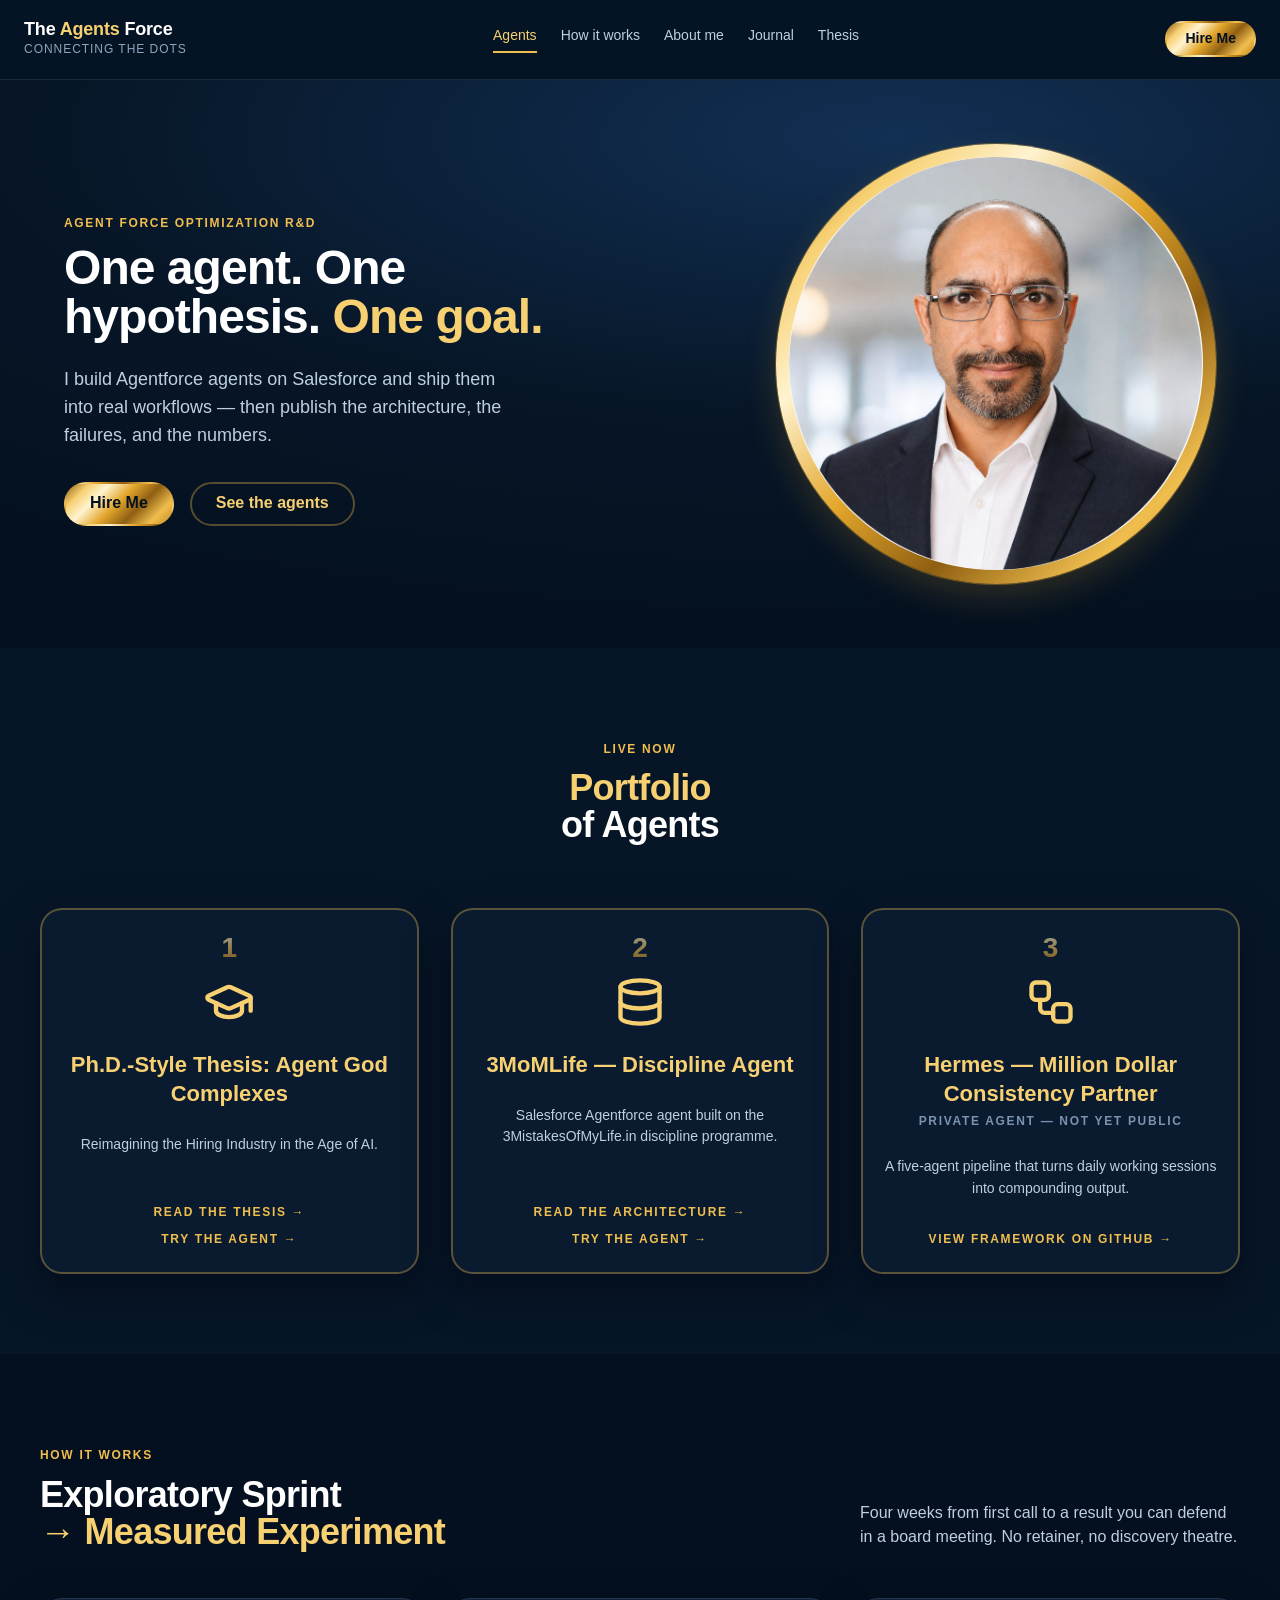
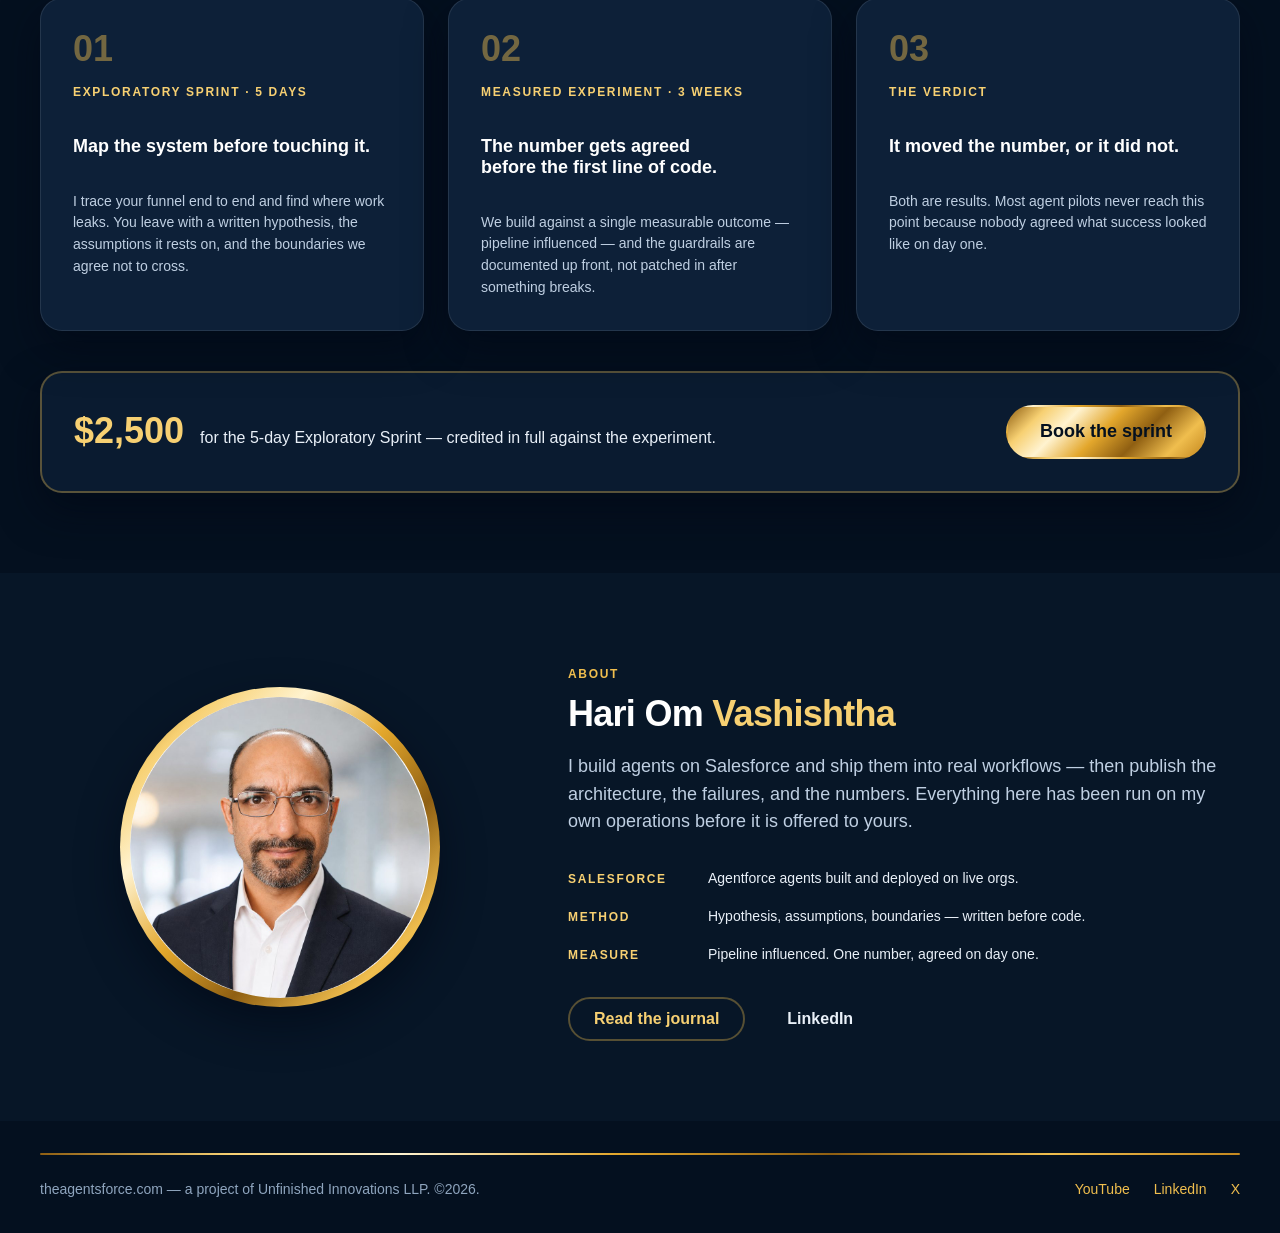
==== commit 9ec6015f: "CTA: "Hire Me" in header and hero; priced sprint button unchanged Repositioning the top-of-page ask " ====
--- a/index.html
+++ b/index.html
@@ -58,8 +58,8 @@
     <span class="brand-name">The <span class="g">Agents</span> Force</span>
     <span class="brand-tag">Connecting the dots</span>
   </a>
-  <nav class="site-nav" aria-label="Primary"><a href="index.html#agents" class="is-active" aria-current="page">Agents</a><a href="index.html#how">How it works</a><a href="index.html#about">About me</a><a href="journal.html">Journal</a><a href="https://docs.google.com/document/d/157b6_cHT56PZEqKb5SWV6kdMRtgs3RzCIivMjhwPP6c/edit?usp=sharing" target="_blank" rel="noopener noreferrer">Thesis</a></nav>
-  <a class="btn btn-primary btn-sm" href="https://calendar.app.google/SUfhrngH4TPw91fn6" target="_blank" rel="noopener noreferrer">Work with me</a>
+  <nav class="site-nav" aria-label="Primary"><a href="index.html#agents" class="is-active" aria-current="page">Agents</a><a href="index.html#how">How it works</a><a href="index.html#about">About me</a><a href="journal.html">Journal</a><a href="https://github.com/hov8aa/Million-Dollar-Consistency-Partner-MDCP" target="_blank" rel="noopener noreferrer">Thesis</a></nav>
+  <a class="btn btn-primary btn-sm" href="https://calendar.app.google/SUfhrngH4TPw91fn6" target="_blank" rel="noopener noreferrer">Hire Me</a>
 </header>
 <main id="main">
 
@@ -70,7 +70,7 @@
       <h1>One agent. One hypothesis. <span class="g">One goal.</span></h1>
       <p class="hero-sub">I build Agentforce agents on Salesforce and ship them into real workflows &mdash; then publish the architecture, the failures, and the numbers.</p>
       <div class="hero-actions">
-        <a class="btn btn-primary" href="https://calendar.app.google/SUfhrngH4TPw91fn6" target="_blank" rel="noopener noreferrer">Book the sprint</a>
+        <a class="btn btn-primary" href="https://calendar.app.google/SUfhrngH4TPw91fn6" target="_blank" rel="noopener noreferrer">Hire Me</a>
         <a class="btn btn-secondary" href="#agents">See the agents</a>
       </div>
     </div>
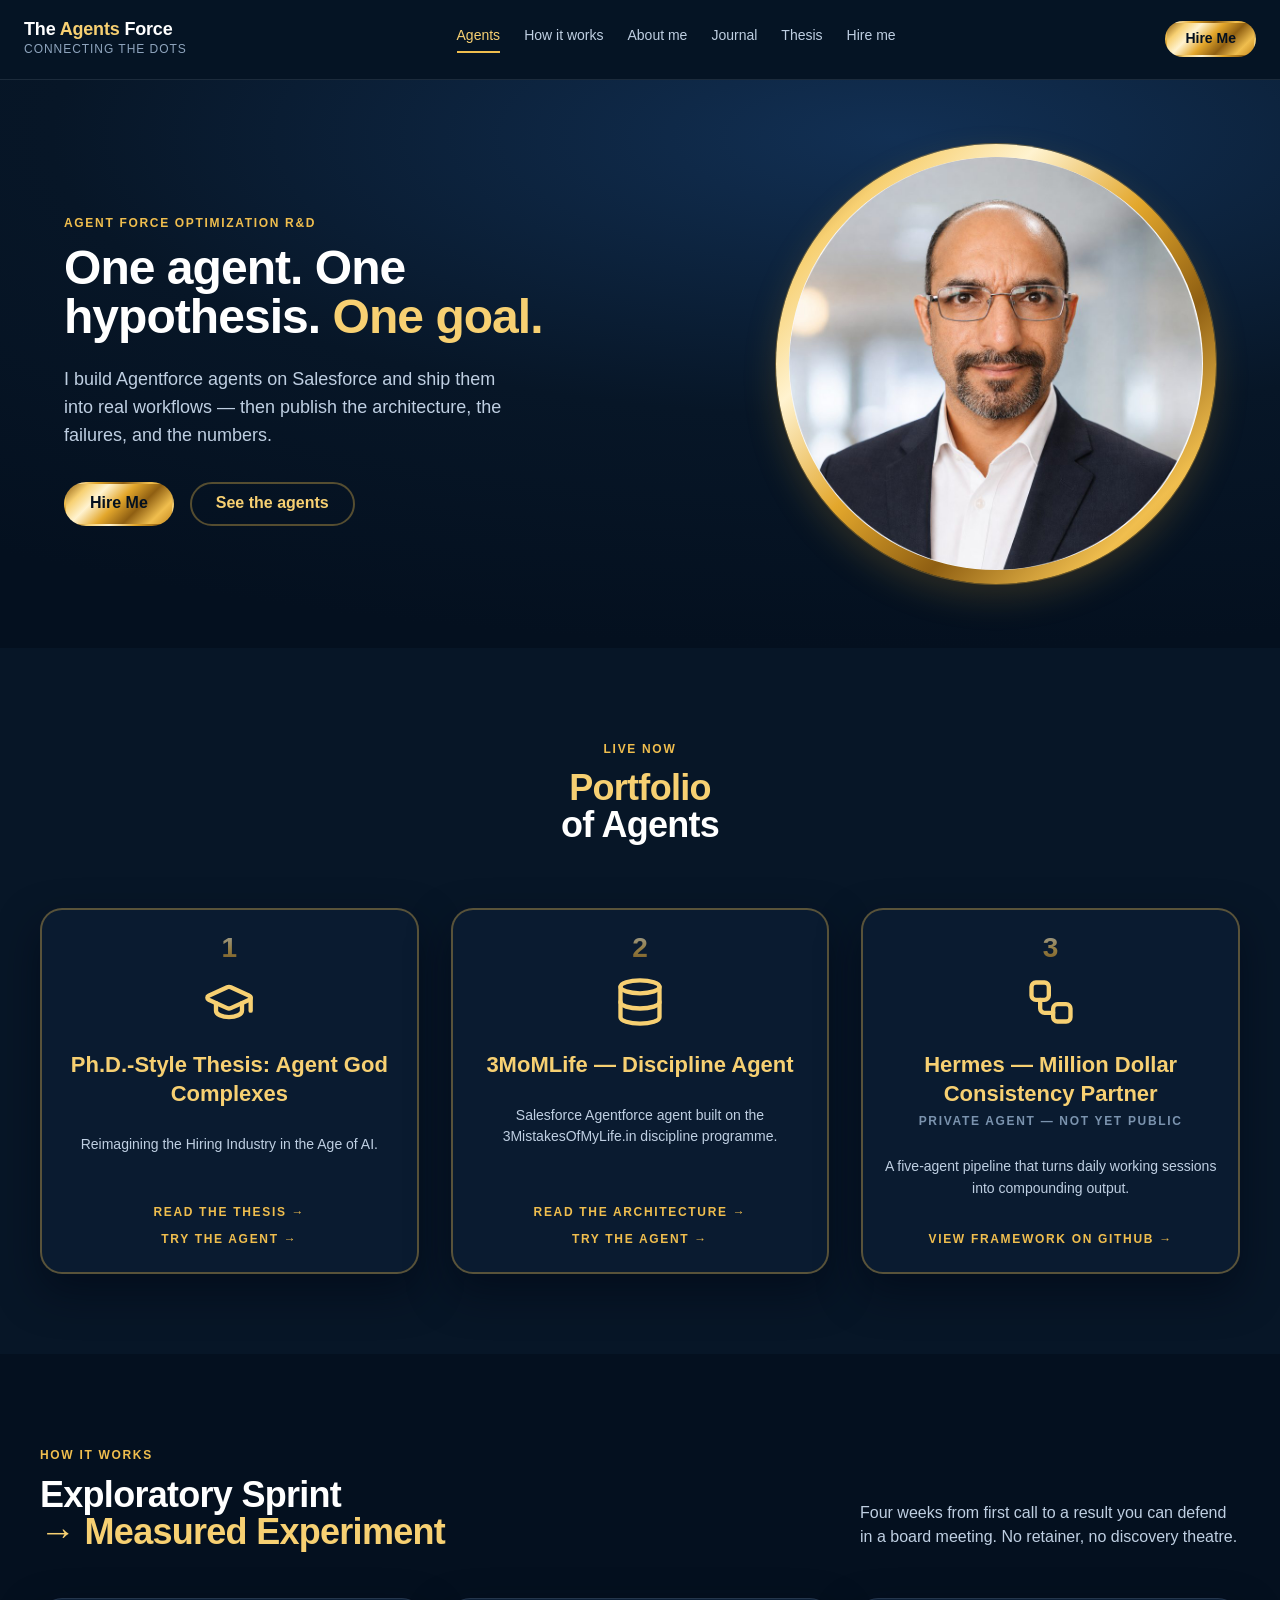
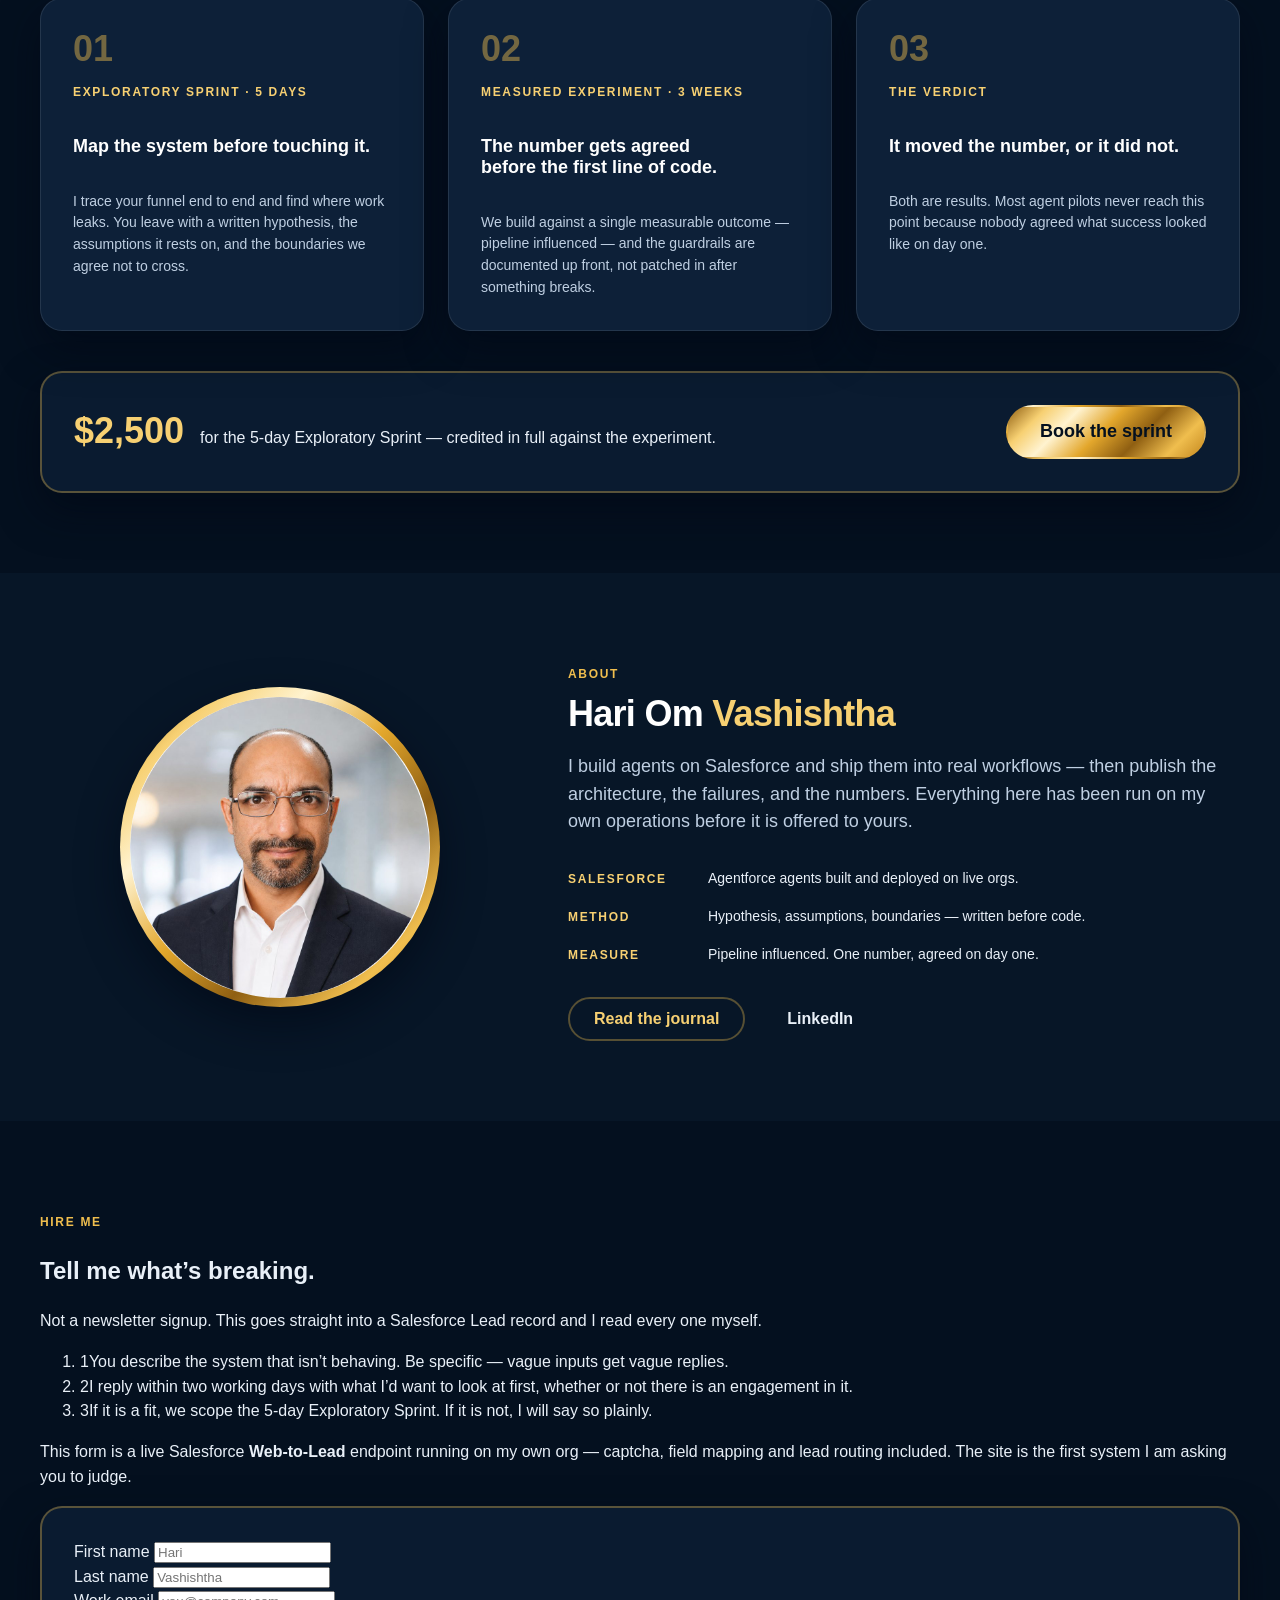
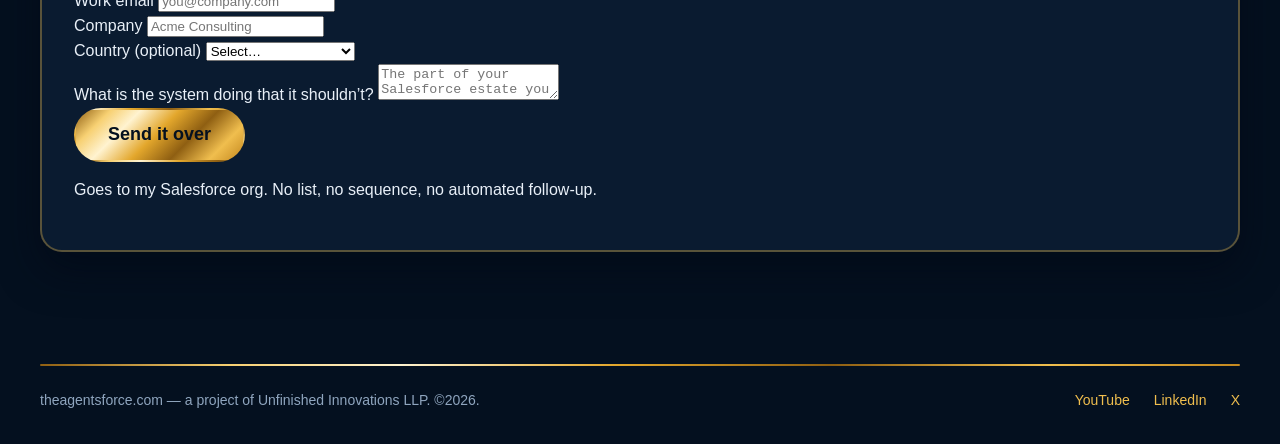
==== commit bded1b21: "Regenerate index.html with the Web-to-Lead form Adds the #hire section, loads reCAPTCHA, points head" ====
--- a/index.html
+++ b/index.html
@@ -27,7 +27,7 @@
 <link rel="icon" href="assets/favicon.svg" type="image/svg+xml">
 <link rel="apple-touch-icon" href="assets/apple-touch-icon.png">
 <link rel="preload" href="fonts/poppins-700.woff2" as="font" type="font/woff2" crossorigin>
-<link rel="stylesheet" href="styles.css?v=2">
+<link rel="stylesheet" href="styles.css?v=3">
 <script type="application/ld+json">
 {
   "@context": "https://schema.org",
@@ -41,6 +41,19 @@
   "areaServed": "Worldwide",
   "knowsAbout": ["Salesforce Agentforce", "AI agent architecture", "CRM data architecture"]
 }
+</script>
+<script src="https://www.google.com/recaptcha/api.js" async defer></script>
+<script>
+  // Salesforce's captcha_settings payload needs a fresh timestamp at submit time.
+  function timestamp() {
+    var response = document.getElementById("g-recaptcha-response");
+    if (response == null || response.value.trim() == "") {
+      var elems = JSON.parse(document.getElementsByName("captcha_settings")[0].value);
+      elems["ts"] = JSON.stringify(new Date().getTime());
+      document.getElementsByName("captcha_settings")[0].value = JSON.stringify(elems);
+    }
+  }
+  setInterval(timestamp, 500);
 </script>
 <!-- Google tag (gtag.js) -->
 <script async src="https://www.googletagmanager.com/gtag/js?id=G-ZM2HP8YTXB"></script>
@@ -58,8 +71,8 @@
     <span class="brand-name">The <span class="g">Agents</span> Force</span>
     <span class="brand-tag">Connecting the dots</span>
   </a>
-  <nav class="site-nav" aria-label="Primary"><a href="index.html#agents" class="is-active" aria-current="page">Agents</a><a href="index.html#how">How it works</a><a href="index.html#about">About me</a><a href="journal.html">Journal</a><a href="https://github.com/hov8aa/Million-Dollar-Consistency-Partner-MDCP" target="_blank" rel="noopener noreferrer">Thesis</a></nav>
-  <a class="btn btn-primary btn-sm" href="https://calendar.app.google/SUfhrngH4TPw91fn6" target="_blank" rel="noopener noreferrer">Hire Me</a>
+  <nav class="site-nav" aria-label="Primary"><a href="index.html#agents" class="is-active" aria-current="page">Agents</a><a href="index.html#how">How it works</a><a href="index.html#about">About me</a><a href="journal.html">Journal</a><a href="https://github.com/hov8aa/Million-Dollar-Consistency-Partner-MDCP" target="_blank" rel="noopener noreferrer">Thesis</a><a href="index.html#hire">Hire me</a></nav>
+  <a class="btn btn-primary btn-sm" href="index.html#hire">Hire Me</a>
 </header>
 <main id="main">
 
@@ -70,7 +83,7 @@
       <h1>One agent. One hypothesis. <span class="g">One goal.</span></h1>
       <p class="hero-sub">I build Agentforce agents on Salesforce and ship them into real workflows &mdash; then publish the architecture, the failures, and the numbers.</p>
       <div class="hero-actions">
-        <a class="btn btn-primary" href="https://calendar.app.google/SUfhrngH4TPw91fn6" target="_blank" rel="noopener noreferrer">Hire Me</a>
+        <a class="btn btn-primary" href="index.html#hire">Hire Me</a>
         <a class="btn btn-secondary" href="#agents">See the agents</a>
       </div>
     </div>
@@ -128,6 +141,69 @@
   </div>
 </section>
 
+<section id="hire" class="section section-canvas">
+  <div class="wrap hire-grid">
+    <div>
+      <p class="eyebrow">Hire me</p>
+      <h2 class="hire-title">Tell me what&rsquo;s <span class="g">breaking</span>.</h2>
+      <p class="hire-lede">Not a newsletter signup. This goes straight into a Salesforce Lead record and I read every one myself.</p>
+      <ol class="hire-steps"><li><span class="n">1</span><span>You describe the system that isn&rsquo;t behaving. Be specific &mdash; vague inputs get vague replies.</span></li><li><span class="n">2</span><span>I reply within two working days with what I&rsquo;d want to look at first, whether or not there is an engagement in it.</span></li><li><span class="n">3</span><span>If it is a fit, we scope the 5-day Exploratory Sprint. If it is not, I will say so plainly.</span></li></ol>
+      <p class="hire-proof">This form is a live Salesforce <strong>Web-to-Lead</strong> endpoint running on my own org &mdash; captcha, field mapping and lead routing included. The site is the first system I am asking you to judge.</p>
+    </div>
+    <div class="card card-gold card-pad-8">
+      <form class="hire-form" action="https://webto.salesforce.com/servlet/servlet.WebToLead?encoding=UTF-8&amp;orgId=00DdN000012V2K1" method="POST">
+
+        <input type="hidden" name="captcha_settings" value='{"keyname":"theagentsforce","fallback":"true","orgId":"00DdN000012V2K1","ts":""}'>
+        <input type="hidden" name="oid" value="00DdN000012V2K1">
+        <input type="hidden" name="retURL" value="https://theagentsforce.com/thanks.html">
+        <input type="hidden" id="lead_source" name="lead_source" value="Web">
+
+        <div class="field-row">
+          <div class="field">
+            <label for="first_name">First name</label>
+            <input id="first_name" maxlength="40" name="first_name" type="text" autocomplete="given-name" placeholder="Hari">
+          </div>
+          <div class="field">
+            <label for="last_name">Last name</label>
+            <input id="last_name" maxlength="80" name="last_name" type="text" autocomplete="family-name" placeholder="Vashishtha" required>
+          </div>
+        </div>
+
+        <div class="field">
+          <label for="email">Work email</label>
+          <input id="email" maxlength="80" name="email" type="email" autocomplete="email" placeholder="you@company.com" required>
+        </div>
+
+        <div class="field-row">
+          <div class="field">
+            <label for="company">Company</label>
+            <input id="company" maxlength="40" name="company" type="text" autocomplete="organization" placeholder="Acme Consulting" required>
+          </div>
+          <div class="field">
+            <label for="country_code">Country <span class="opt">(optional)</span></label>
+            <select id="country_code" name="country_code"><option value="">Select&hellip;</option><option value="US">United States</option><option value="GB">United Kingdom</option><option value="CA">Canada</option><option value="AU">Australia</option><option value="IN">India</option><option value="AE">United Arab Emirates</option><option value="SG">Singapore</option><option value="DE">Germany</option><option value="NL">Netherlands</option><option value="IE">Ireland</option><option value="OTHER">Somewhere else</option></select>
+          </div>
+        </div>
+
+        <div class="field">
+          <label for="description">What is the system doing that it shouldn&rsquo;t?</label>
+          <textarea id="description" name="description" maxlength="2000" placeholder="The part of your Salesforce estate you would least like to explain to a new architect."></textarea>
+        </div>
+
+        <div class="form-captcha">
+          <div class="g-recaptcha" data-sitekey="6Lf1dqEtAAAAAMcWhwIFvoXb5iupZG93lzdSMrfO"></div>
+        </div>
+
+        <div class="form-actions">
+          <button class="btn btn-primary btn-lg" type="submit" name="submit">Send it over</button>
+          <p class="form-legal">Goes to my Salesforce org. No list, no sequence, no automated follow-up.</p>
+        </div>
+
+      </form>
+    </div>
+  </div>
+</section>
+
 </main>
 <footer class="site-footer">
   <div class="wrap">
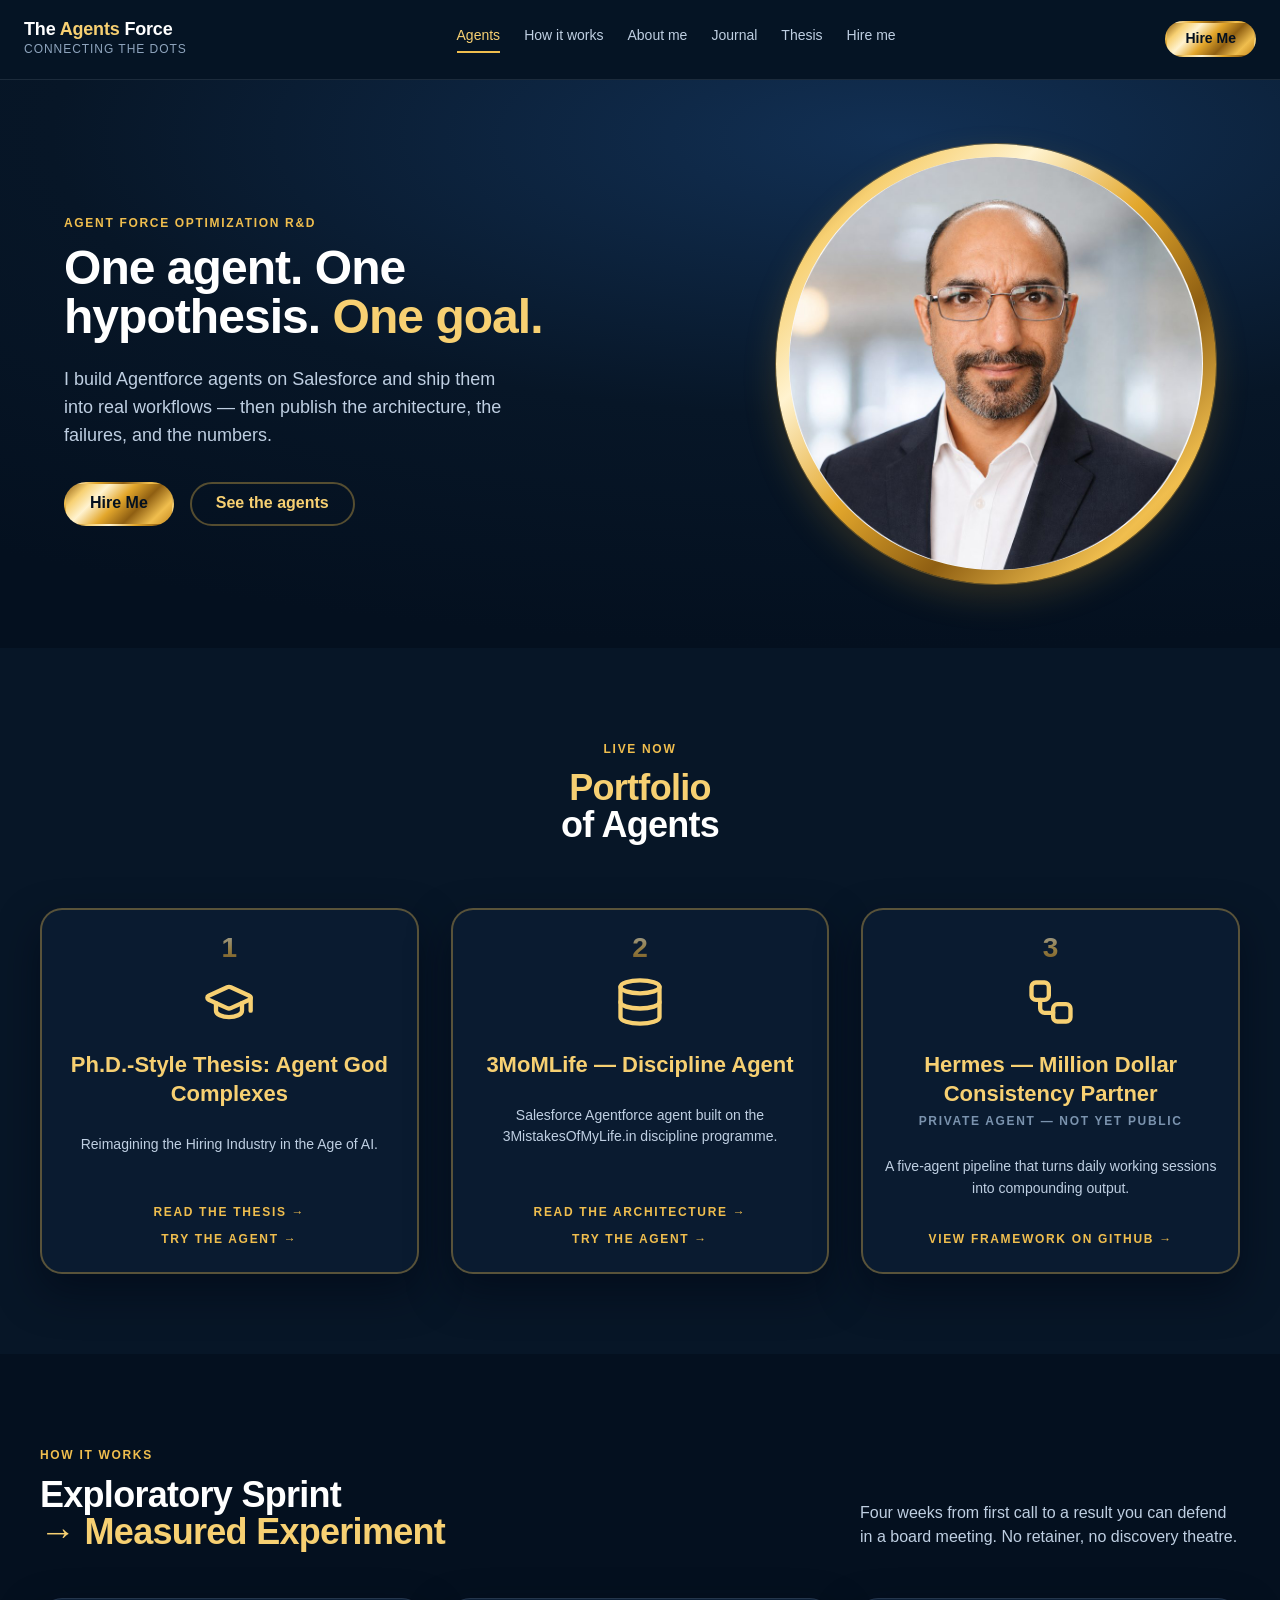
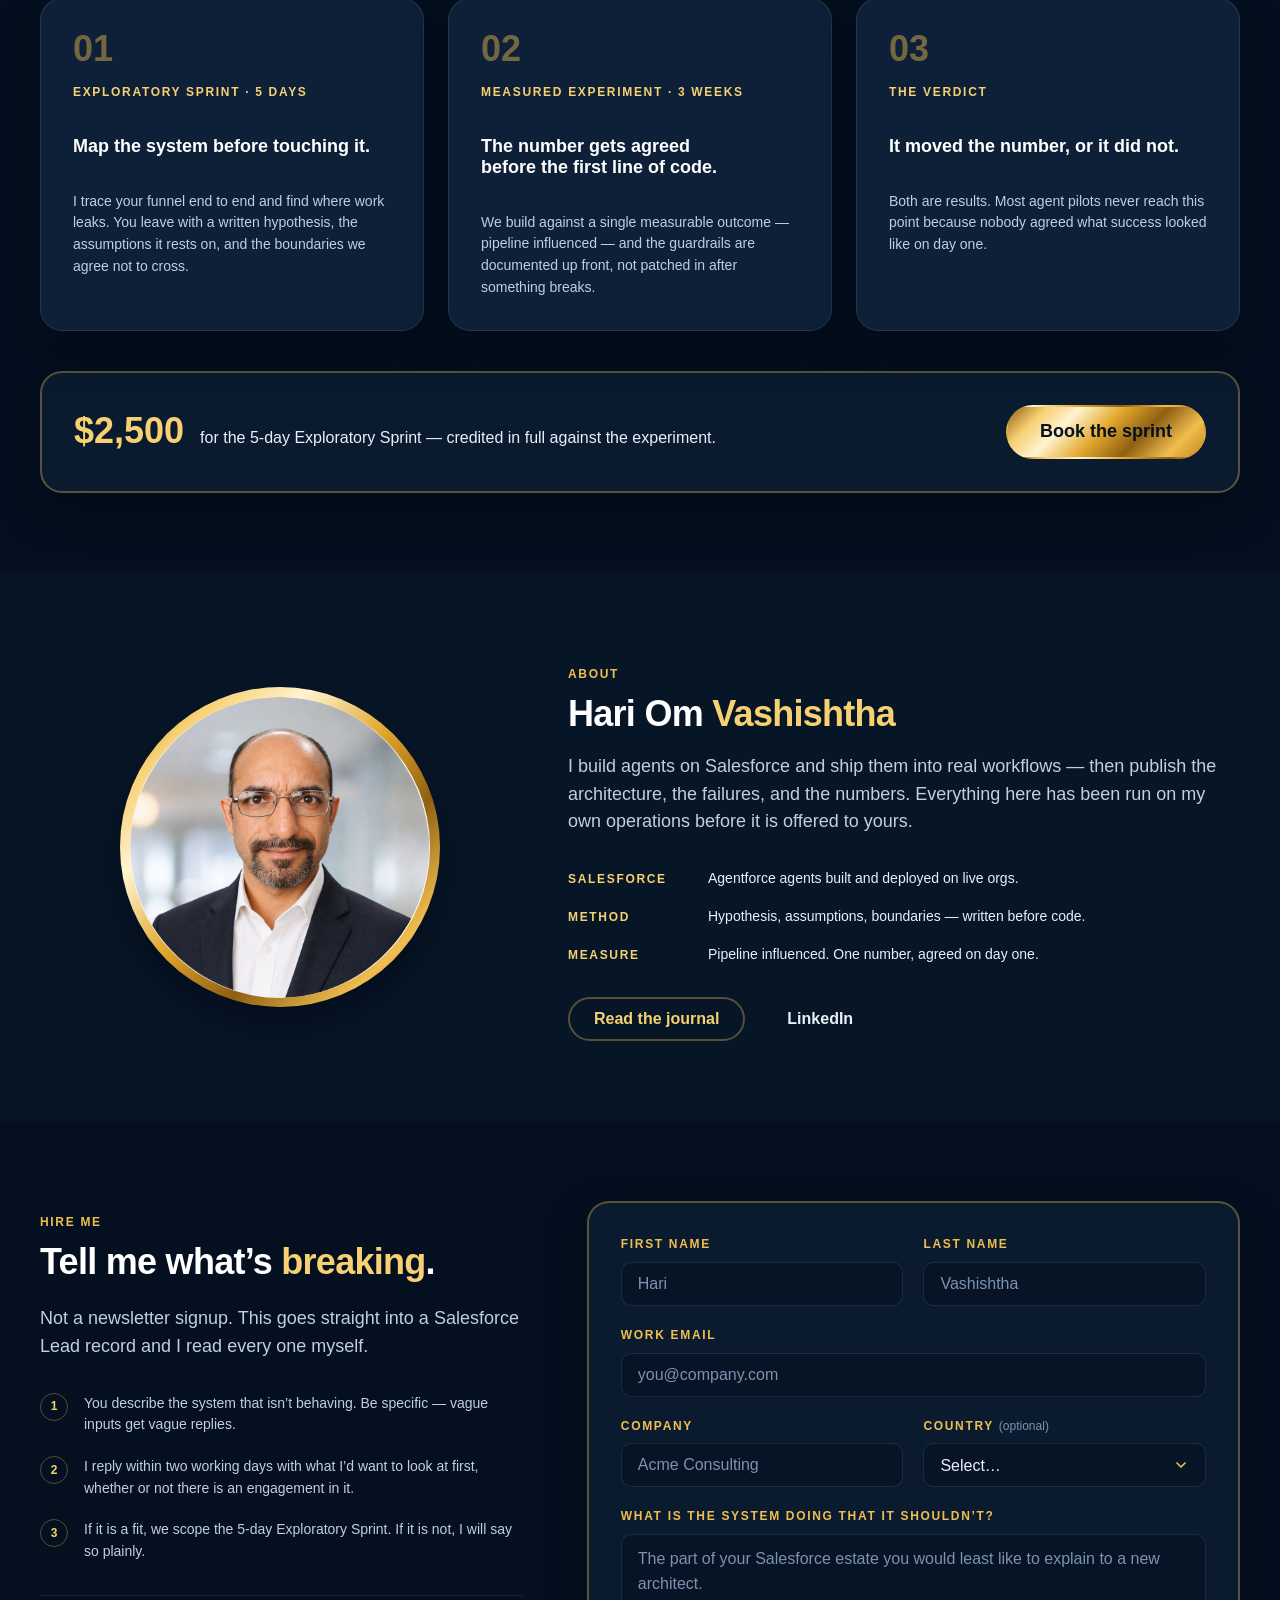
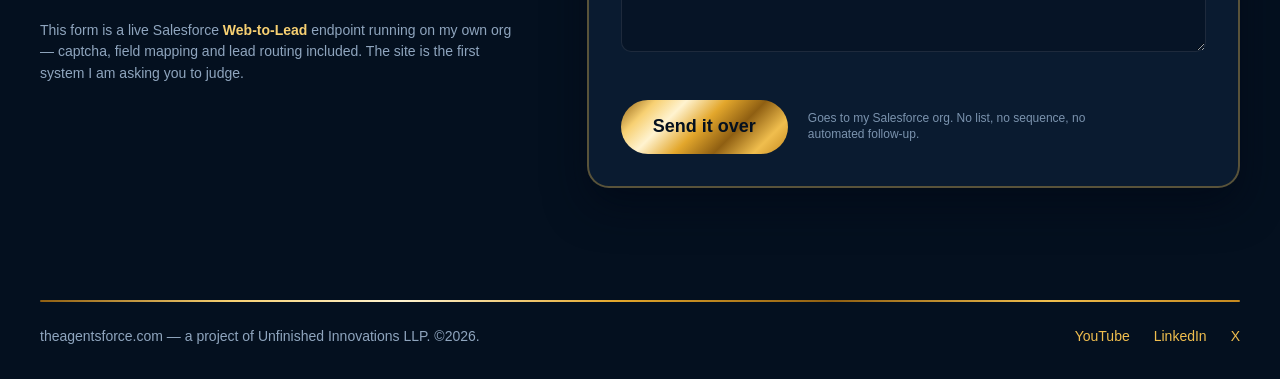
==== commit cd1340c1: "Point the form at the correct org and the new v2 reCAPTCHA key Org ID 00DdN000012V2K1 -> 00DgL000005" ====
--- a/index.html
+++ b/index.html
@@ -151,10 +151,10 @@
       <p class="hire-proof">This form is a live Salesforce <strong>Web-to-Lead</strong> endpoint running on my own org &mdash; captcha, field mapping and lead routing included. The site is the first system I am asking you to judge.</p>
     </div>
     <div class="card card-gold card-pad-8">
-      <form class="hire-form" action="https://webto.salesforce.com/servlet/servlet.WebToLead?encoding=UTF-8&amp;orgId=00DdN000012V2K1" method="POST">
-
-        <input type="hidden" name="captcha_settings" value='{"keyname":"theagentsforce","fallback":"true","orgId":"00DdN000012V2K1","ts":""}'>
-        <input type="hidden" name="oid" value="00DdN000012V2K1">
+      <form class="hire-form" action="https://webto.salesforce.com/servlet/servlet.WebToLead?encoding=UTF-8&amp;orgId=00DgL000005LHCf" method="POST">
+
+        <input type="hidden" name="captcha_settings" value='{"keyname":"TheAgentsForce","fallback":"true","orgId":"00DgL000005LHCf","ts":""}'>
+        <input type="hidden" name="oid" value="00DgL000005LHCf">
         <input type="hidden" name="retURL" value="https://theagentsforce.com/thanks.html">
         <input type="hidden" id="lead_source" name="lead_source" value="Web">
 
@@ -191,7 +191,7 @@
         </div>
 
         <div class="form-captcha">
-          <div class="g-recaptcha" data-sitekey="6Lf1dqEtAAAAAMcWhwIFvoXb5iupZG93lzdSMrfO"></div>
+          <div class="g-recaptcha" data-sitekey="6LcNHqMtAAAAAMF2PffjhUXDMeGqLrB8YKtGyqMt"></div>
         </div>
 
         <div class="form-actions">
--- a/styles.css
+++ b/styles.css
@@ -1,7 +1,8 @@
 /* ==========================================================================
    The Agents Force — single stylesheet
    Tokens preserved from the original design system (tokens/*.css).
-   Fonts are self-hosted: no third-party requests anywhere on this site.
+   Fonts are self-hosted. Third-party requests are limited to Google Analytics
+   and, on the homepage only, reCAPTCHA for the Web-to-Lead form.
    ========================================================================== */
 
 /* ---------- Fonts (self-hosted, latin subset, ~7 KB each) ---------- */
@@ -544,3 +545,93 @@
   .hero-actions .btn, .about-actions .btn { flex: 1 1 auto; padding: 0 16px; }
   .article blockquote { padding: var(--space-5); }
 }
+
+/* ---------- Hire / Web-to-Lead form ---------- */
+.hire-grid {
+  display: grid; grid-template-columns: 0.85fr 1.15fr;
+  gap: var(--space-16); align-items: start;
+}
+.hire-title {
+  font-family: var(--font-display); margin: 0 0 var(--space-6);
+  font-size: var(--fs-h2); font-weight: var(--fw-bold);
+  line-height: var(--lh-display); letter-spacing: var(--ls-display); color: var(--white);
+}
+.hire-title .g { color: var(--gold-300); }
+.hire-lede {
+  font-size: var(--fs-body-lg); color: var(--text-muted);
+  line-height: var(--lh-body); margin: 0 0 var(--space-8);
+}
+.hire-steps { list-style: none; margin: 0; padding: 0; display: grid; gap: var(--space-5); }
+.hire-steps li {
+  display: grid; grid-template-columns: 28px 1fr; gap: var(--space-4);
+  align-items: start; color: var(--text-muted); font-size: var(--fs-body-sm);
+}
+.hire-steps .n {
+  display: inline-flex; align-items: center; justify-content: center;
+  width: 28px; height: 28px; border-radius: var(--radius-pill);
+  border: 1px solid var(--border-gold-soft); color: var(--gold-300);
+  font-size: var(--fs-caption); font-weight: var(--fw-semibold);
+}
+.hire-proof {
+  margin-top: var(--space-8); padding-top: var(--space-6);
+  border-top: 1px solid var(--border-hairline);
+  font-size: var(--fs-body-sm); color: var(--text-subtle);
+}
+.hire-proof strong { color: var(--gold-300); font-weight: var(--fw-semibold); }
+
+.hire-form { display: grid; gap: var(--space-5); }
+.field-row { display: grid; grid-template-columns: 1fr 1fr; gap: var(--space-5); }
+.field { display: grid; gap: var(--space-2); }
+.field label {
+  font-size: var(--fs-caption); font-weight: var(--fw-semibold);
+  letter-spacing: var(--ls-caps); text-transform: uppercase; color: var(--gold-400);
+}
+.field label .opt {
+  color: var(--text-disabled); font-weight: var(--fw-regular);
+  letter-spacing: 0; text-transform: none;
+}
+.field input, .field select, .field textarea {
+  width: 100%; font-family: var(--font-body); font-size: var(--fs-body);
+  color: var(--text-body); background: var(--surface-inset);
+  border: var(--border-w-hairline) solid var(--border-hairline);
+  border-radius: var(--radius-sm); padding: 0 var(--space-4);
+  height: var(--control-h-md); -webkit-appearance: none; appearance: none;
+  transition: border-color var(--dur-md) var(--ease-out),
+              box-shadow var(--dur-md) var(--ease-out),
+              background var(--dur-md) var(--ease-out);
+}
+.field textarea {
+  height: auto; min-height: 118px; padding: var(--space-3) var(--space-4);
+  line-height: var(--lh-body); resize: vertical;
+}
+.field input::placeholder, .field textarea::placeholder { color: var(--text-disabled); }
+.field input:hover, .field select:hover, .field textarea:hover { border-color: var(--border-gold-soft); }
+.field input:focus, .field select:focus, .field textarea:focus {
+  outline: none; background: rgba(4,16,31,0.75);
+  border-color: var(--gold-400); box-shadow: 0 0 0 3px rgba(227,167,44,0.16);
+}
+.field select {
+  background-image: url("data:image/svg+xml;charset=UTF-8,%3Csvg xmlns='http://www.w3.org/2000/svg' viewBox='0 0 24 24' fill='none' stroke='%23f0be4e' stroke-width='2.5' stroke-linecap='round' stroke-linejoin='round'%3E%3Cpath d='M6 9l6 6 6-6'/%3E%3C/svg%3E");
+  background-repeat: no-repeat; background-position: right var(--space-4) center;
+  background-size: 16px; padding-right: var(--space-10);
+}
+.field select option { background: var(--navy-850); color: var(--text-body); }
+
+.form-captcha { margin-top: var(--space-1); }
+.form-actions {
+  display: flex; align-items: center; gap: var(--space-5);
+  flex-wrap: wrap; margin-top: var(--space-1);
+}
+.form-actions .btn { border: none; }
+.form-legal {
+  font-size: var(--fs-caption); color: var(--text-disabled);
+  margin: 0; max-width: 42ch; line-height: var(--lh-snug);
+}
+
+@media (max-width: 900px) {
+  .hire-grid { grid-template-columns: 1fr; gap: var(--space-12); }
+}
+@media (max-width: 560px) {
+  .field-row { grid-template-columns: 1fr; }
+  .form-actions .btn { width: 100%; }
+}
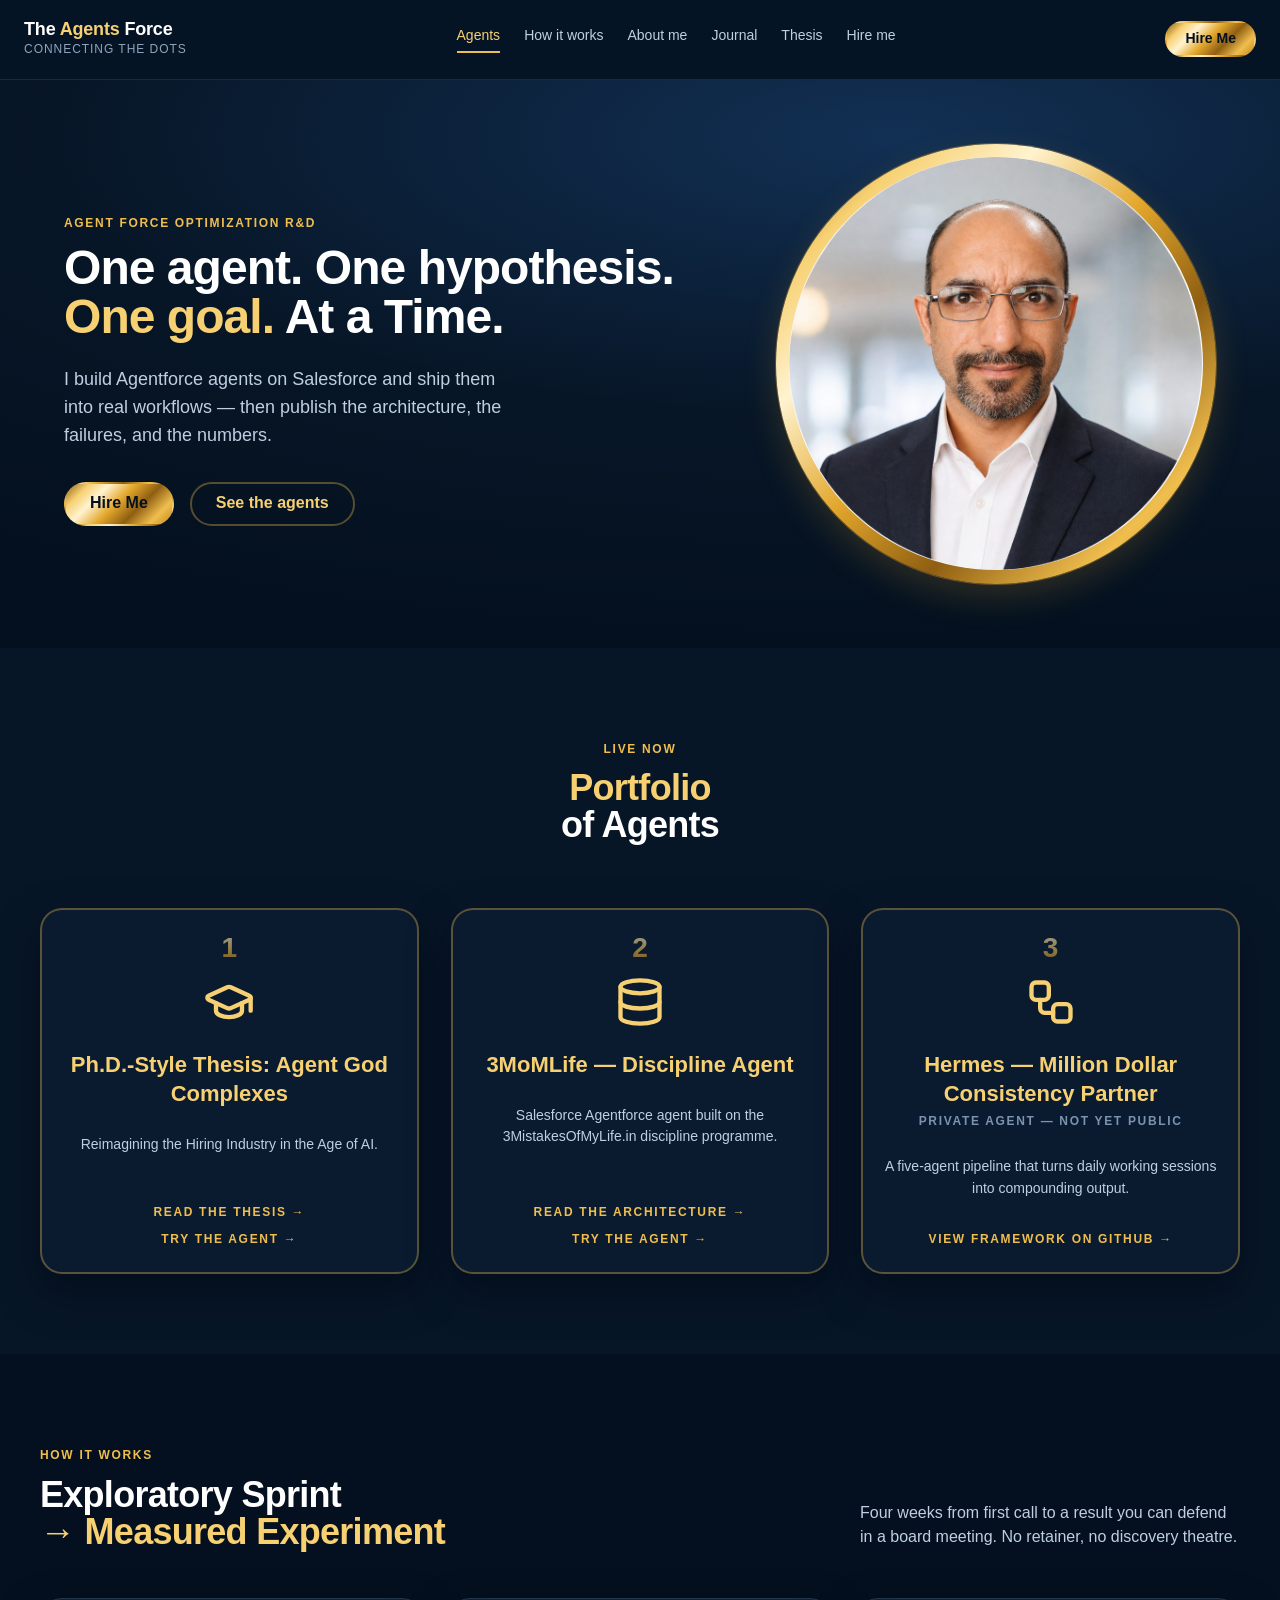
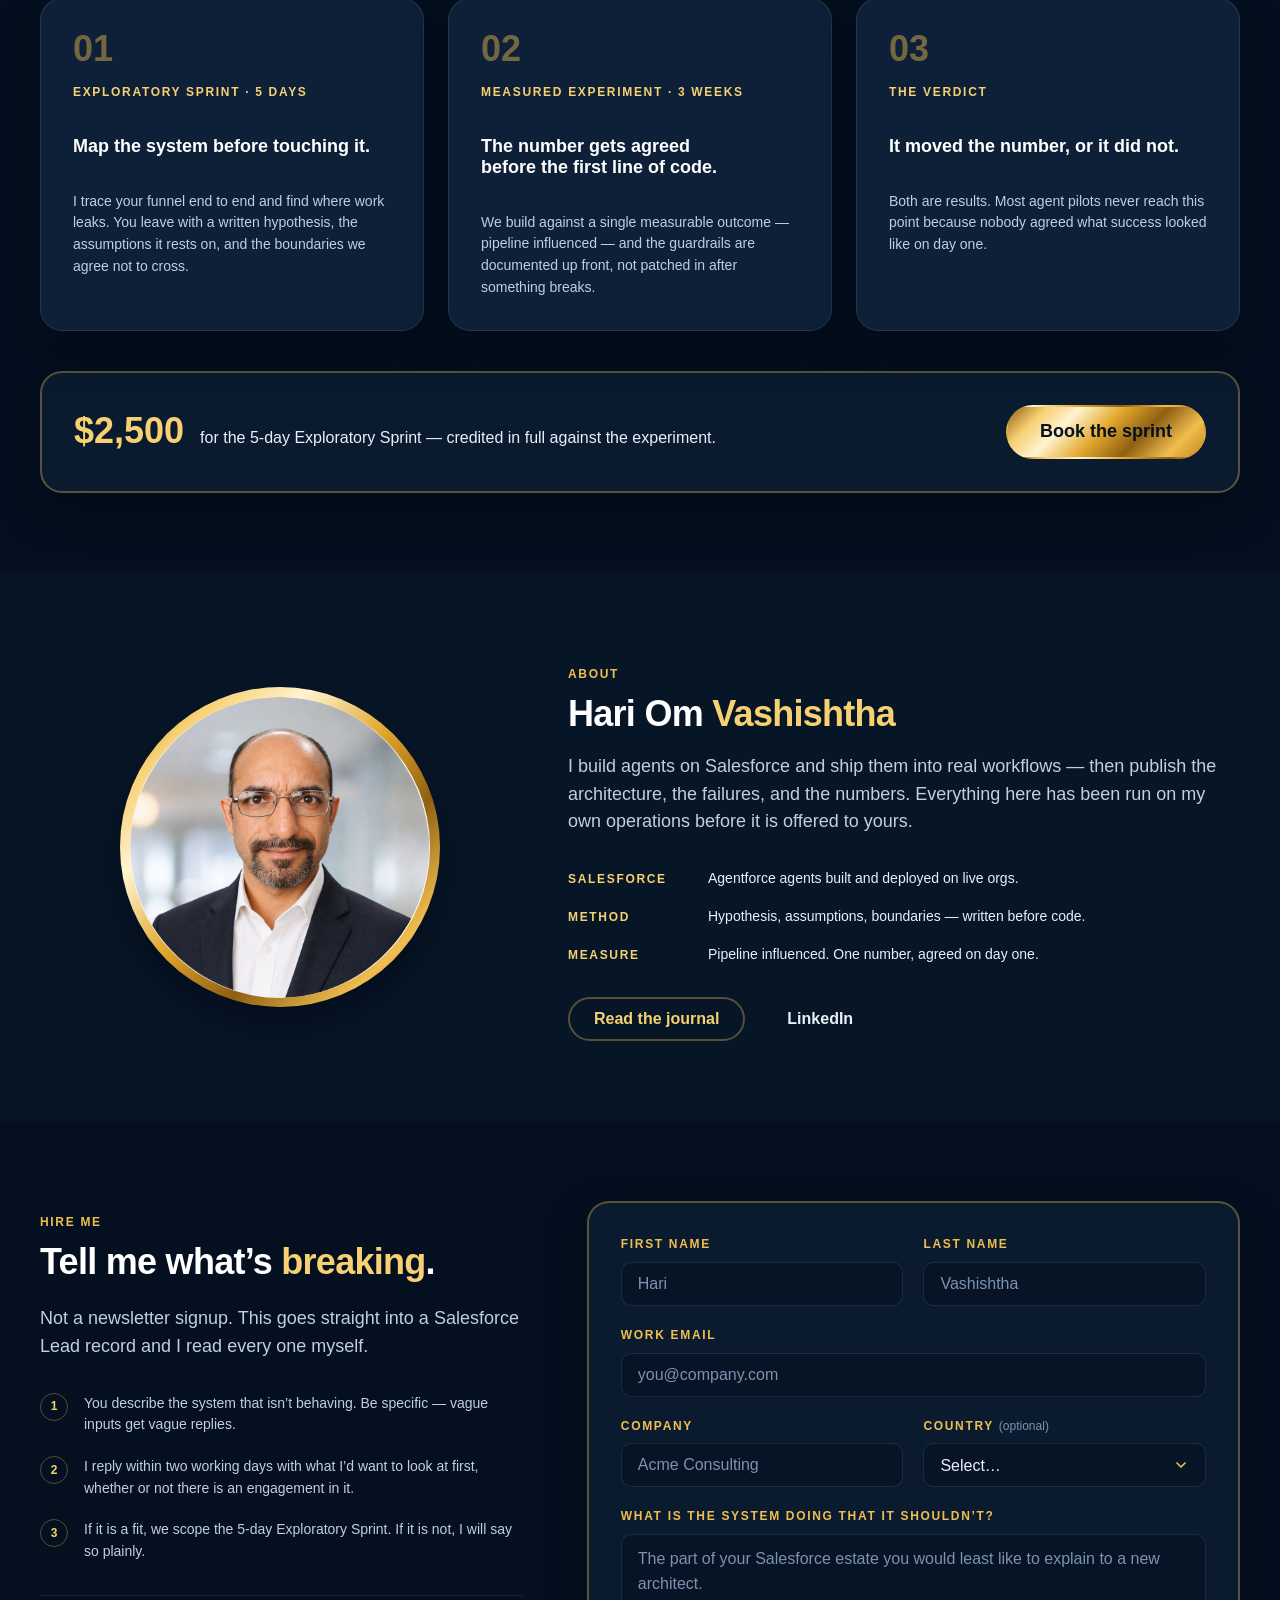
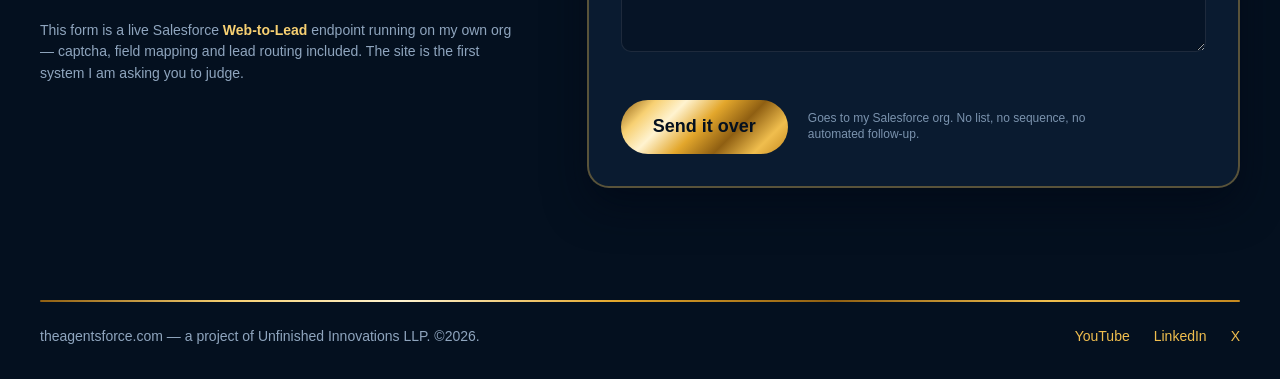
==== commit 373845a6: "Add "At a Time." to hero headline Co-Authored-By: Claude Sonnet 5 <noreply@anthropic.com> Claude-Ses" ====
--- a/index.html
+++ b/index.html
@@ -80,7 +80,7 @@
   <div class="hero-grid">
     <div class="hero-copy">
       <p class="eyebrow">Agent Force Optimization R&amp;D</p>
-      <h1>One agent. One hypothesis. <span class="g">One goal.</span></h1>
+      <h1>One agent. One hypothesis. <span class="g">One goal.</span> At a Time.</h1>
       <p class="hero-sub">I build Agentforce agents on Salesforce and ship them into real workflows &mdash; then publish the architecture, the failures, and the numbers.</p>
       <div class="hero-actions">
         <a class="btn btn-primary" href="index.html#hire">Hire Me</a>
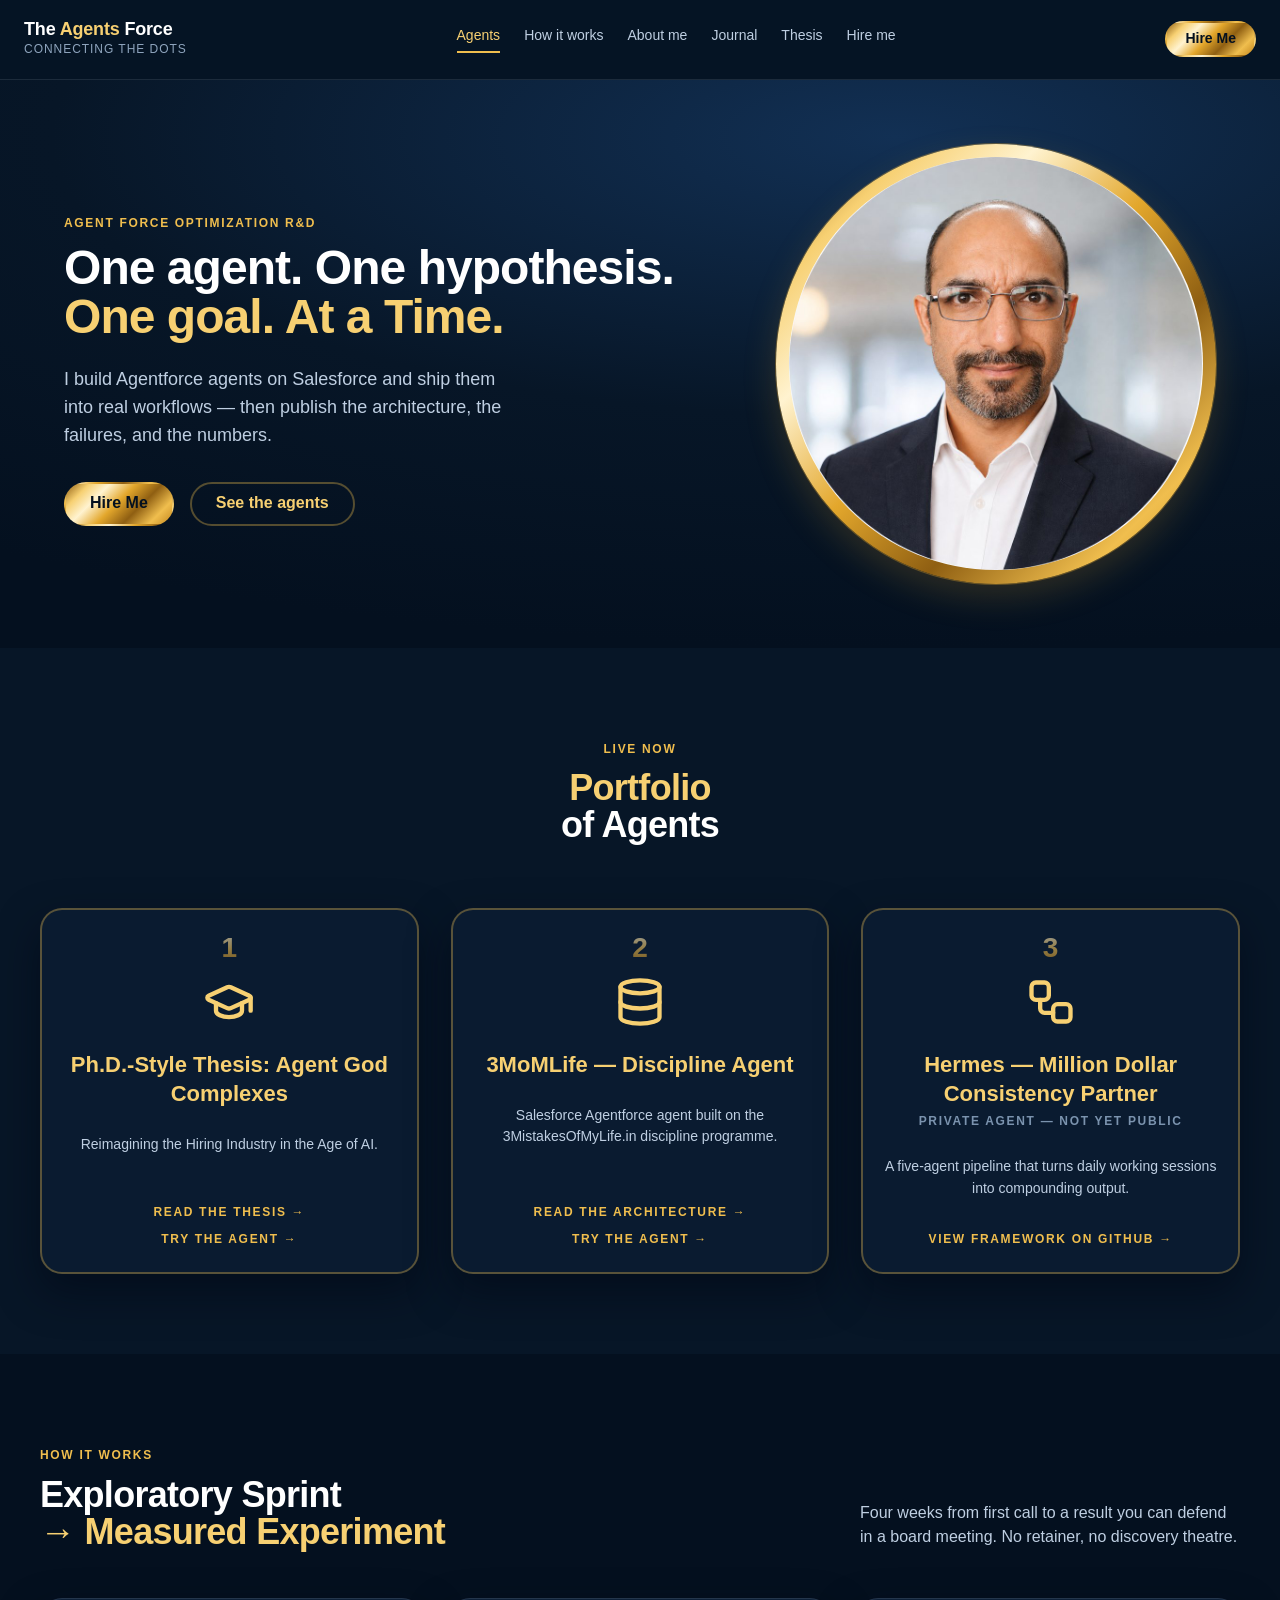
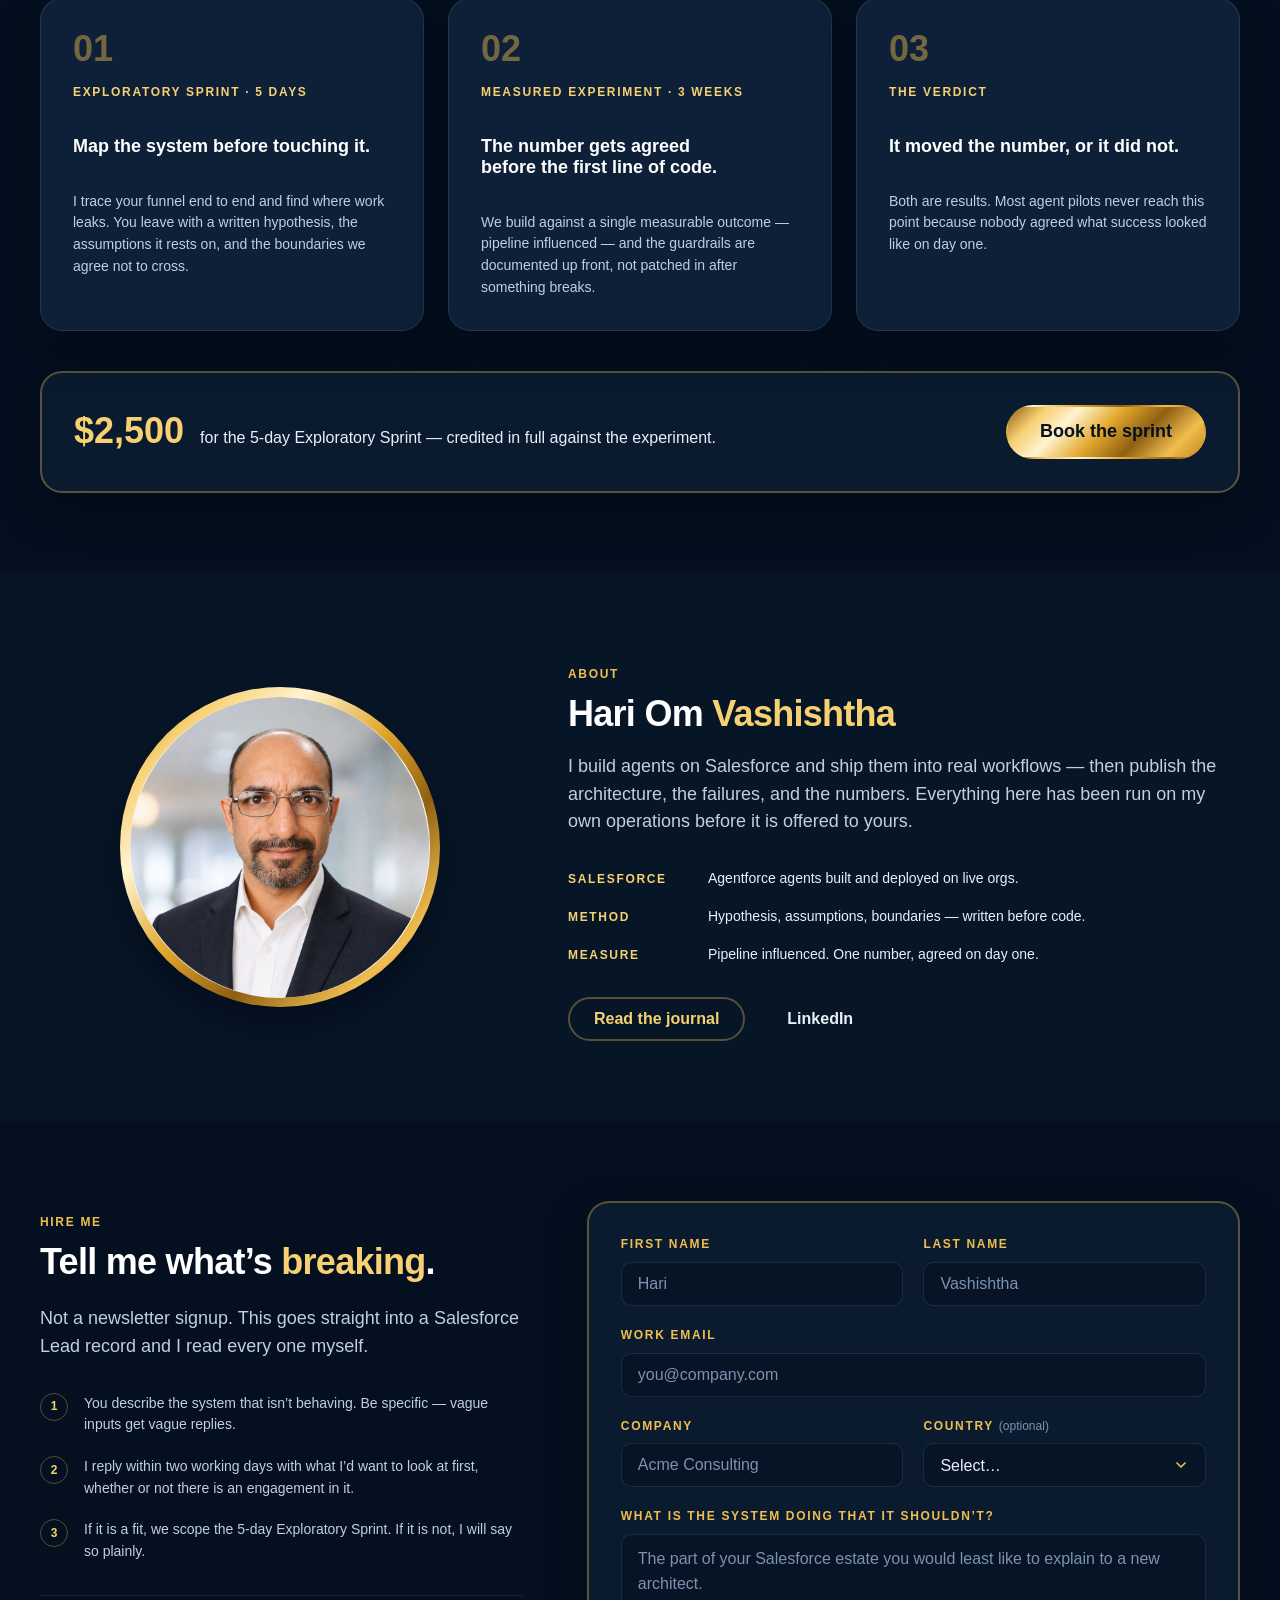
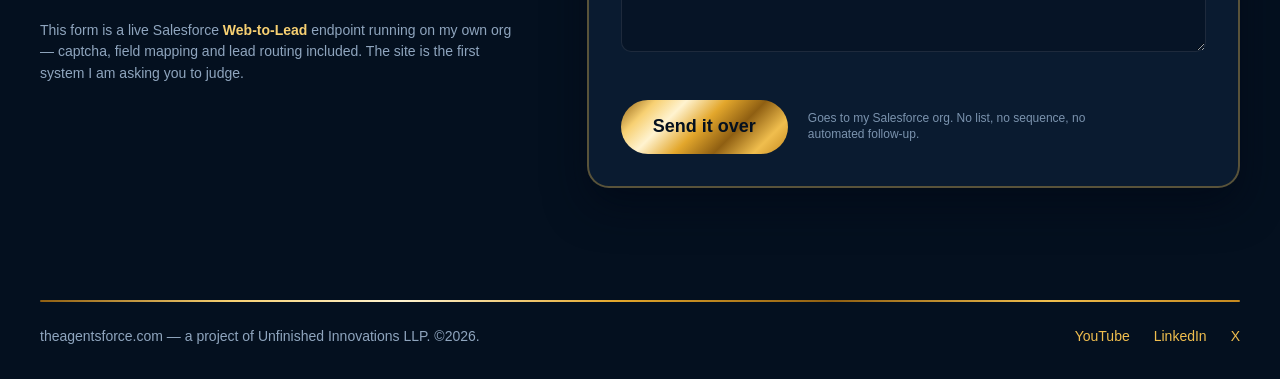
==== commit a2e9abb0: "Highlight "At a Time." in hero headline Co-Authored-By: Claude Sonnet 5 <noreply@anthropic.com> Clau" ====
--- a/index.html
+++ b/index.html
@@ -80,7 +80,7 @@
   <div class="hero-grid">
     <div class="hero-copy">
       <p class="eyebrow">Agent Force Optimization R&amp;D</p>
-      <h1>One agent. One hypothesis. <span class="g">One goal.</span> At a Time.</h1>
+      <h1>One agent. One hypothesis. <span class="g">One goal.</span> <span class="g">At a Time.</span></h1>
       <p class="hero-sub">I build Agentforce agents on Salesforce and ship them into real workflows &mdash; then publish the architecture, the failures, and the numbers.</p>
       <div class="hero-actions">
         <a class="btn btn-primary" href="index.html#hire">Hire Me</a>
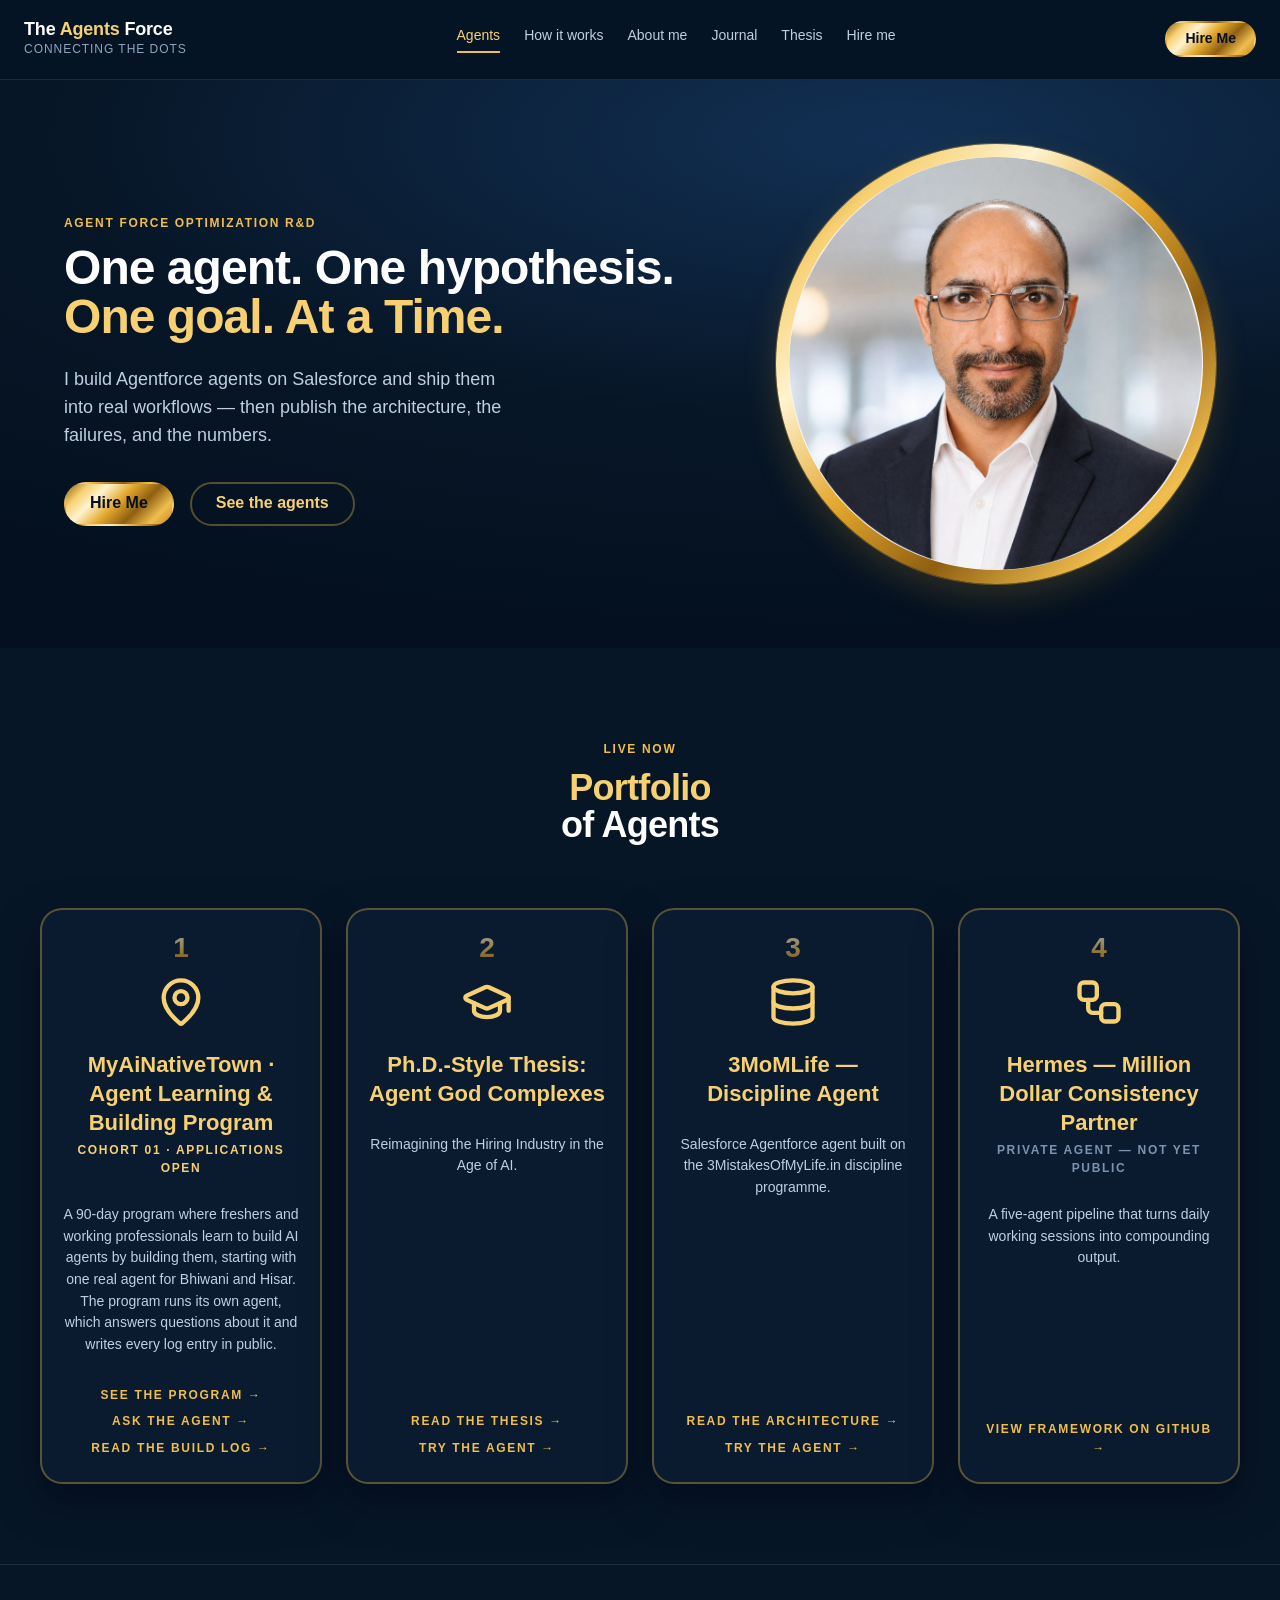
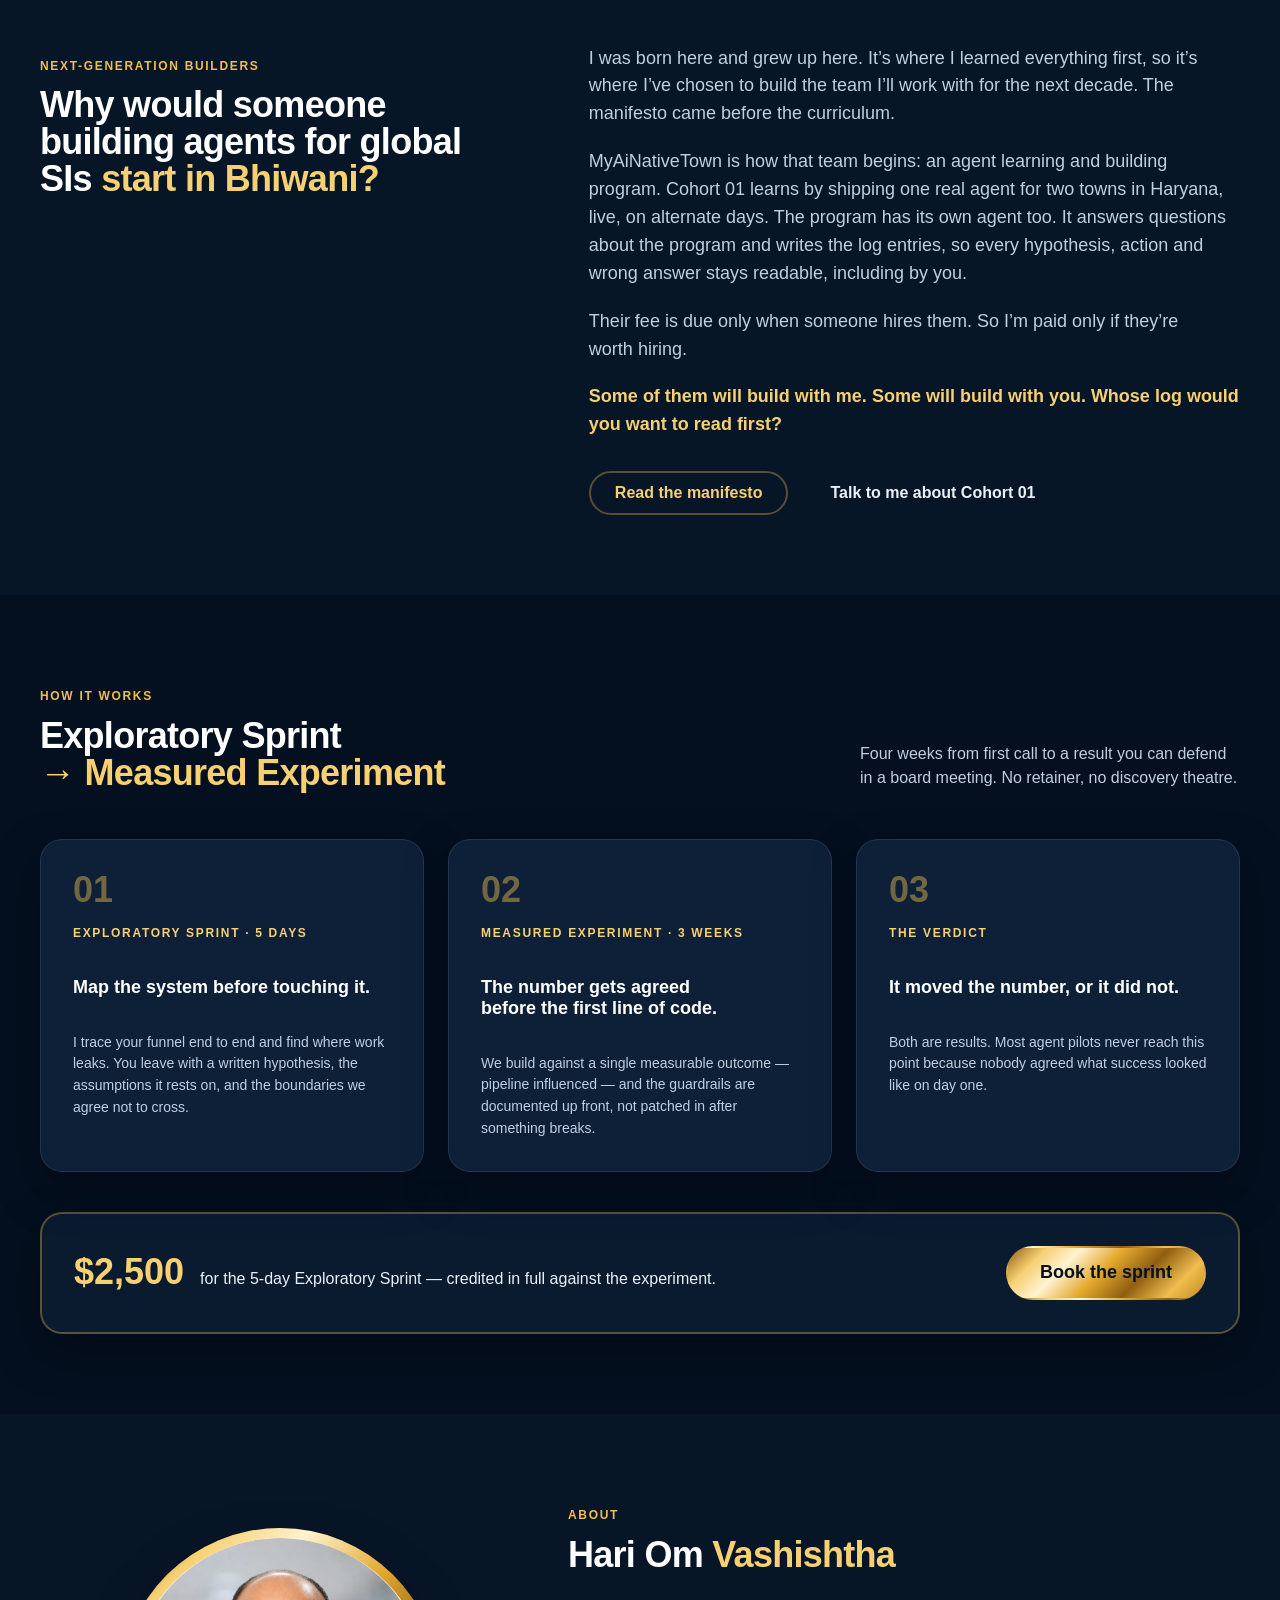
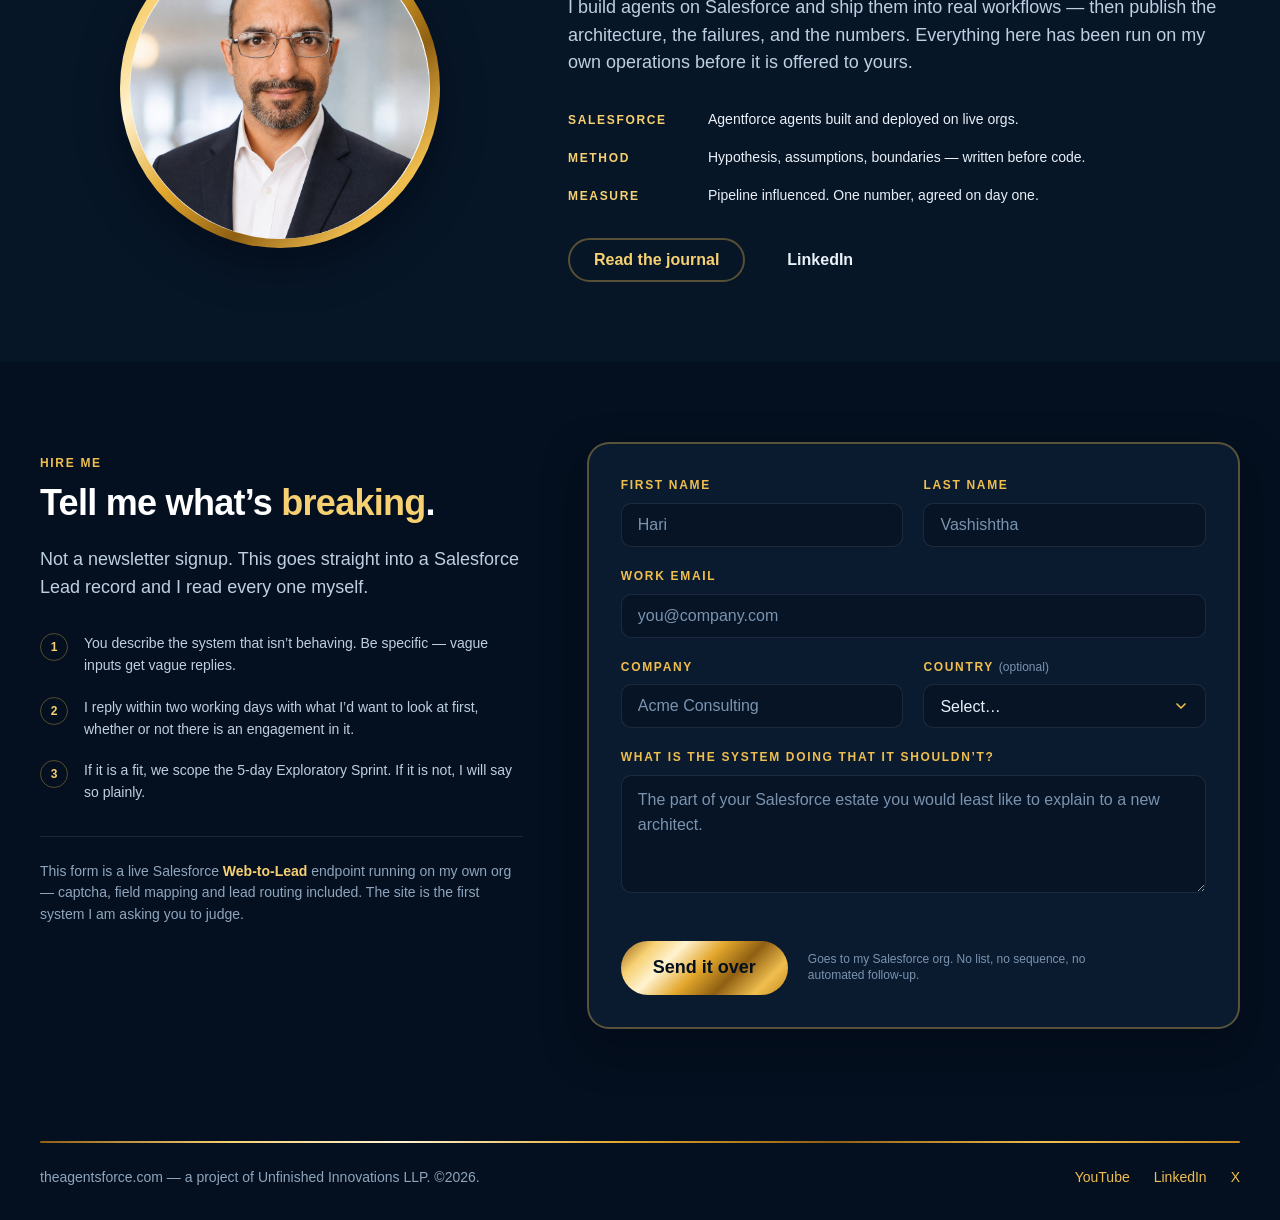
==== commit 27c997c1: "MyAiNativeTown: regenerate index.html (3/8)" ====
--- a/index.html
+++ b/index.html
@@ -27,7 +27,7 @@
 <link rel="icon" href="assets/favicon.svg" type="image/svg+xml">
 <link rel="apple-touch-icon" href="assets/apple-touch-icon.png">
 <link rel="preload" href="fonts/poppins-700.woff2" as="font" type="font/woff2" crossorigin>
-<link rel="stylesheet" href="styles.css?v=3">
+<link rel="stylesheet" href="styles.css?v=4">
 <script type="application/ld+json">
 {
   "@context": "https://schema.org",
@@ -97,7 +97,24 @@
       <p class="eyebrow">Live now</p>
       <h2><span class="g">Portfolio</span><br>of Agents</h2>
     </div>
-    <div class="agent-grid"><div class="agent-card"><div class="agent-step" aria-hidden="true">1</div><div class="agent-icon"><svg xmlns="http://www.w3.org/2000/svg" viewBox="0 0 24 24" fill="none" stroke="currentColor" stroke-width="2" stroke-linecap="round" stroke-linejoin="round" aria-hidden="true" focusable="false"><path d="M21.42 10.922a1 1 0 0 0-.019-1.838L12.83 5.18a2 2 0 0 0-1.66 0L2.6 9.08a1 1 0 0 0 0 1.832l8.57 3.908a2 2 0 0 0 1.66 0z"/><path d="M22 10v6"/><path d="M6 12.5V16a6 3 0 0 0 12 0v-3.5"/></svg></div><h3 class="agent-title">Ph.D.-Style Thesis: Agent God Complexes</h3><p class="agent-desc">Reimagining the Hiring Industry in the Age of AI.</p><div class="agent-actions"><a class="agent-action" href="https://docs.google.com/document/d/157b6_cHT56PZEqKb5SWV6kdMRtgs3RzCIivMjhwPP6c/edit?usp=sharing" target="_blank" rel="noopener noreferrer">Read the thesis &rarr;</a><a class="agent-action" href="https://orgfarm-3a666335d9-dev-ed.develop.my.site.com/NothingElseMatterzDotCom/" target="_blank" rel="noopener noreferrer">Try the agent &rarr;</a></div></div><div class="agent-card"><div class="agent-step" aria-hidden="true">2</div><div class="agent-icon"><svg xmlns="http://www.w3.org/2000/svg" viewBox="0 0 24 24" fill="none" stroke="currentColor" stroke-width="2" stroke-linecap="round" stroke-linejoin="round" aria-hidden="true" focusable="false"><ellipse cx="12" cy="5" rx="9" ry="3"/><path d="M3 5V19A9 3 0 0 0 21 19V5"/><path d="M3 12A9 3 0 0 0 21 12"/></svg></div><h3 class="agent-title">3MoMLife &mdash; Discipline Agent</h3><p class="agent-desc">Salesforce Agentforce agent built on the 3MistakesOfMyLife.in discipline programme.</p><div class="agent-actions"><a class="agent-action" href="journal-agent-001.html">Read the architecture &rarr;</a><a class="agent-action" href="https://3mistakesofmylife.in/" target="_blank" rel="noopener noreferrer">Try the agent &rarr;</a></div></div><div class="agent-card"><div class="agent-step" aria-hidden="true">3</div><div class="agent-icon"><svg xmlns="http://www.w3.org/2000/svg" viewBox="0 0 24 24" fill="none" stroke="currentColor" stroke-width="2" stroke-linecap="round" stroke-linejoin="round" aria-hidden="true" focusable="false"><rect width="8" height="8" x="3" y="3" rx="2"/><path d="M7 11v4a2 2 0 0 0 2 2h4"/><rect width="8" height="8" x="13" y="13" rx="2"/></svg></div><h3 class="agent-title">Hermes &mdash; Million Dollar Consistency Partner</h3><p class="agent-badge">Private agent &mdash; not yet public</p><p class="agent-desc">A five-agent pipeline that turns daily working sessions into compounding output.</p><div class="agent-actions"><a class="agent-action" href="https://github.com/hov8aa/Million-Dollar-Consistency-Partner-MDCP" target="_blank" rel="noopener noreferrer">View framework on GitHub &rarr;</a></div></div></div>
+    <div class="agent-grid"><div class="agent-card"><div class="agent-step" aria-hidden="true">1</div><div class="agent-icon"><svg xmlns="http://www.w3.org/2000/svg" viewBox="0 0 24 24" fill="none" stroke="currentColor" stroke-width="2" stroke-linecap="round" stroke-linejoin="round" aria-hidden="true" focusable="false"><path d="M20 10c0 4.993-5.539 10.193-7.399 11.799a1 1 0 0 1-1.202 0C9.539 20.193 4 14.993 4 10a8 8 0 0 1 16 0"/><circle cx="12" cy="10" r="3"/></svg></div><h3 class="agent-title">MyAiNativeTown &middot; Agent Learning &amp; Building Program</h3><p class="agent-badge agent-badge-live">Cohort 01 &middot; applications open</p><p class="agent-desc">A 90-day program where freshers and working professionals learn to build AI agents by building them, starting with one real agent for Bhiwani and Hisar. The program runs its own agent, which answers questions about it and writes every log entry in public.</p><div class="agent-actions"><a class="agent-action" href="https://myainativetown.com/" target="_blank" rel="noopener noreferrer">See the program &rarr;</a><a class="agent-action" href="https://myainativetown.com/" target="_blank" rel="noopener noreferrer">Ask the agent &rarr;</a><a class="agent-action" href="https://github.com/hov8aa/MyAiNativeTown" target="_blank" rel="noopener noreferrer">Read the build log &rarr;</a></div></div><div class="agent-card"><div class="agent-step" aria-hidden="true">2</div><div class="agent-icon"><svg xmlns="http://www.w3.org/2000/svg" viewBox="0 0 24 24" fill="none" stroke="currentColor" stroke-width="2" stroke-linecap="round" stroke-linejoin="round" aria-hidden="true" focusable="false"><path d="M21.42 10.922a1 1 0 0 0-.019-1.838L12.83 5.18a2 2 0 0 0-1.66 0L2.6 9.08a1 1 0 0 0 0 1.832l8.57 3.908a2 2 0 0 0 1.66 0z"/><path d="M22 10v6"/><path d="M6 12.5V16a6 3 0 0 0 12 0v-3.5"/></svg></div><h3 class="agent-title">Ph.D.-Style Thesis: Agent God Complexes</h3><p class="agent-desc">Reimagining the Hiring Industry in the Age of AI.</p><div class="agent-actions"><a class="agent-action" href="https://docs.google.com/document/d/157b6_cHT56PZEqKb5SWV6kdMRtgs3RzCIivMjhwPP6c/edit?usp=sharing" target="_blank" rel="noopener noreferrer">Read the thesis &rarr;</a><a class="agent-action" href="https://orgfarm-3a666335d9-dev-ed.develop.my.site.com/NothingElseMatterzDotCom/" target="_blank" rel="noopener noreferrer">Try the agent &rarr;</a></div></div><div class="agent-card"><div class="agent-step" aria-hidden="true">3</div><div class="agent-icon"><svg xmlns="http://www.w3.org/2000/svg" viewBox="0 0 24 24" fill="none" stroke="currentColor" stroke-width="2" stroke-linecap="round" stroke-linejoin="round" aria-hidden="true" focusable="false"><ellipse cx="12" cy="5" rx="9" ry="3"/><path d="M3 5V19A9 3 0 0 0 21 19V5"/><path d="M3 12A9 3 0 0 0 21 12"/></svg></div><h3 class="agent-title">3MoMLife &mdash; Discipline Agent</h3><p class="agent-desc">Salesforce Agentforce agent built on the 3MistakesOfMyLife.in discipline programme.</p><div class="agent-actions"><a class="agent-action" href="journal-agent-001.html">Read the architecture &rarr;</a><a class="agent-action" href="https://3mistakesofmylife.in/" target="_blank" rel="noopener noreferrer">Try the agent &rarr;</a></div></div><div class="agent-card"><div class="agent-step" aria-hidden="true">4</div><div class="agent-icon"><svg xmlns="http://www.w3.org/2000/svg" viewBox="0 0 24 24" fill="none" stroke="currentColor" stroke-width="2" stroke-linecap="round" stroke-linejoin="round" aria-hidden="true" focusable="false"><rect width="8" height="8" x="3" y="3" rx="2"/><path d="M7 11v4a2 2 0 0 0 2 2h4"/><rect width="8" height="8" x="13" y="13" rx="2"/></svg></div><h3 class="agent-title">Hermes &mdash; Million Dollar Consistency Partner</h3><p class="agent-badge">Private agent &mdash; not yet public</p><p class="agent-desc">A five-agent pipeline that turns daily working sessions into compounding output.</p><div class="agent-actions"><a class="agent-action" href="https://github.com/hov8aa/Million-Dollar-Consistency-Partner-MDCP" target="_blank" rel="noopener noreferrer">View framework on GitHub &rarr;</a></div></div></div>
+  </div>
+</section>
+
+<section id="town" class="section section-page town-section">
+  <div class="wrap town-grid">
+    <div class="town-head">
+      <p class="eyebrow">Next-generation builders</p>
+      <h2>Why would someone building agents for global SIs <span class="g">start in Bhiwani?</span></h2>
+    </div>
+    <div class="town-body">
+      <p>I was born here and grew up here. It&rsquo;s where I learned everything first, so it&rsquo;s where I&rsquo;ve chosen to build the team I&rsquo;ll work with for the next decade. The manifesto came before the curriculum.</p><p>MyAiNativeTown is how that team begins: an agent learning and building program. Cohort 01 learns by shipping one real agent for two towns in Haryana, live, on alternate days. The program has its own agent too. It answers questions about the program and writes the log entries, so every hypothesis, action and wrong answer stays readable, including by you.</p><p>Their fee is due only when someone hires them. So I&rsquo;m paid only if they&rsquo;re worth hiring.</p>
+      <p class="town-puzzle">Some of them will build with me. Some will build with you. Whose log would you want to read first?</p>
+      <div class="town-actions">
+        <a class="btn btn-secondary" href="https://app.notion.com/p/hov8a/MyAINativeTown-com-the-Manifesto-3c0ff81e5adf81c38ea9ca5a1f8c668a" target="_blank" rel="noopener noreferrer">Read the manifesto</a>
+        <a class="btn btn-ghost" href="index.html#hire">Talk to me about Cohort 01</a>
+      </div>
+    </div>
   </div>
 </section>
 
--- a/styles.css
+++ b/styles.css
@@ -273,6 +273,7 @@
   font-size: var(--fs-caption); font-weight: var(--fw-semibold); letter-spacing: var(--ls-caps);
   text-transform: uppercase; color: var(--text-disabled); margin: calc(-1 * var(--space-2)) 0 var(--space-3);
 }
+.agent-badge-live { color: var(--gold-300); }
 .agent-desc { font-size: var(--fs-body-sm); color: var(--text-muted); line-height: var(--lh-body); }
 .agent-actions {
   margin-top: auto; padding-top: var(--space-4);
@@ -284,6 +285,33 @@
   transition: color var(--dur-md) var(--ease-out);
 }
 .agent-action:hover { color: var(--gold-300); text-decoration: underline; }
+
+/* ---------- MyAiNativeTown ---------- */
+.town-section { border-top: var(--border-w-hairline) solid var(--border-hairline); }
+.town-grid {
+  display: grid; grid-template-columns: minmax(0, 1fr) minmax(0, 1.3fr);
+  gap: var(--space-12); align-items: start;
+}
+.town-head h2 {
+  margin: 0; font-family: var(--font-display); font-size: var(--fs-h2); font-weight: var(--fw-bold);
+  line-height: var(--lh-display); letter-spacing: var(--ls-display); color: var(--white); text-wrap: balance;
+}
+.town-head h2 .g { color: var(--gold-300); }
+.town-body p {
+  margin: 0 0 var(--space-5); font-size: var(--fs-body-lg); line-height: var(--lh-body);
+  color: var(--text-muted); text-wrap: pretty;
+}
+.town-body .town-puzzle { color: var(--gold-300); font-family: var(--font-display); font-weight: var(--fw-semibold); }
+.town-actions { display: flex; flex-wrap: wrap; gap: var(--space-4); margin-top: var(--space-8); }
+@media (min-width: 1100px) {
+  .agent-grid { grid-template-columns: repeat(4, 1fr); gap: var(--space-6); }
+}
+@media (max-width: 900px) {
+  .town-grid { grid-template-columns: 1fr; gap: var(--space-8); }
+}
+@media (max-width: 600px) {
+  .town-actions .btn { flex: 1 1 auto; padding: 0 16px; }
+}
 
 /* ---------- Process ---------- */
 .process-head {
